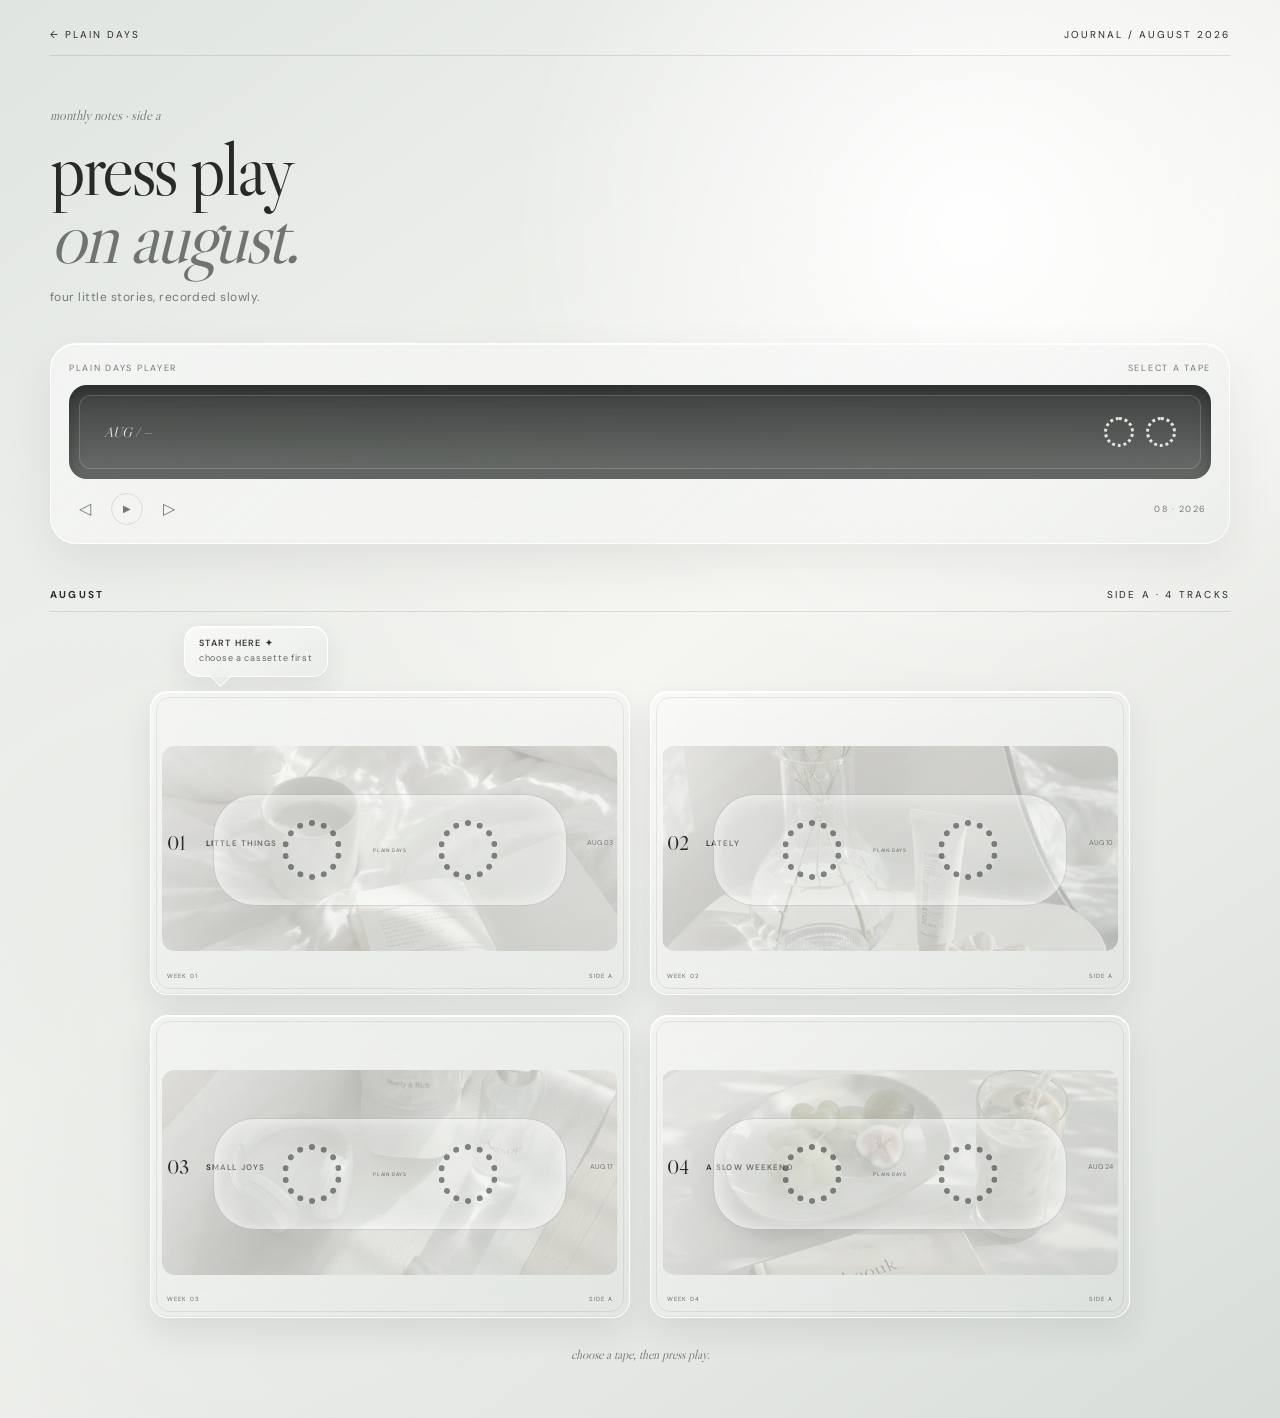
==== blog/index.html @ 46736aeb "Create blog index entry point" ====
<!DOCTYPE html>
<html lang="en">
<head>
<meta charset="UTF-8">
<meta name="viewport" content="width=device-width, initial-scale=1.0">
<title>Blog — Plain Days</title>
<link rel="stylesheet" href="blog.css">
<link rel="stylesheet" href="blog-tape-fix.css">
</head>
<body>
<script>location.href='blog.html';</script>
</body>
</html>
---- blog/blog.css ----
@import url('https://fonts.googleapis.com/css2?family=DM+Sans:wght@300;400;500;600&family=Libre+Caslon+Display&display=swap');

:root{--ink:#282a28;--muted:#737975;--line:rgba(70,78,74,.15)}
*{box-sizing:border-box}
html{min-height:100%;background:#e4e7e4}
body{margin:0;min-width:320px;color:var(--ink);font-family:'DM Sans',Arial,sans-serif;background:radial-gradient(circle at 76% 16%,rgba(255,255,255,.96),transparent 30%),radial-gradient(circle at 18% 72%,rgba(205,215,209,.34),transparent 34%),linear-gradient(145deg,#e0e5e2,#f5f5f1 48%,#d8ddda);overflow-x:hidden}
button,a{font:inherit;color:inherit}
button{cursor:pointer}
a{text-decoration:none}
.pd-blog-shell{width:min(1180px,calc(100vw - 56px));margin:0 auto;padding:28px 0 56px}
.pd-screen{display:none}.pd-screen.is-active{display:block}
.pd-topline,.pd-storybar{display:flex;justify-content:space-between;align-items:center;padding-bottom:14px;border-bottom:1px solid var(--line);font-size:10px;letter-spacing:.2em}
.pd-topline a,.pd-storybar button{border:0;background:none;padding:0}
.pd-archive-hero{padding:50px 0 38px}.pd-archive-hero p{margin:0 0 10px;font:italic 14px 'Libre Caslon Display',Georgia,serif;color:var(--muted)}.pd-archive-hero h1{margin:0;font:400 clamp(48px,6vw,76px)/.9 'Libre Caslon Display',Georgia,serif;letter-spacing:-.045em}.pd-archive-hero h1 i{font-weight:400;color:#70746f}.pd-archive-hero>span{display:block;margin-top:18px;color:var(--muted);font-size:12px;letter-spacing:.04em}
.pd-player{padding:18px;border:1px solid rgba(255,255,255,.92);border-radius:26px;background:linear-gradient(135deg,rgba(255,255,255,.48),rgba(224,230,227,.25));box-shadow:inset 0 1px rgba(255,255,255,.95),0 18px 46px rgba(48,55,51,.08);backdrop-filter:blur(20px);-webkit-backdrop-filter:blur(20px)}
.pd-player-meta{display:flex;justify-content:space-between;margin-bottom:11px;color:var(--muted);font-size:9px;letter-spacing:.19em}.pd-slot{height:94px;padding:10px;border-radius:18px;background:linear-gradient(180deg,rgba(31,34,33,.88),rgba(63,67,64,.78));box-shadow:inset 0 6px 16px rgba(0,0,0,.28)}.pd-loaded{height:100%;display:flex;align-items:center;justify-content:space-between;padding:0 24px;border:1px solid rgba(255,255,255,.17);border-radius:12px;background:rgba(255,255,255,.025);color:#e4e6e4;font:italic 14px 'Libre Caslon Display',Georgia,serif}.pd-mini-reels{display:flex;gap:12px}.pd-mini-reels i{width:30px;height:30px;border:3px dotted currentColor;border-radius:50%}.pd-player.is-playing .pd-mini-reels i{animation:spin .8s linear infinite}.pd-controls{display:flex;align-items:center;gap:14px;padding:14px 4px 0}.pd-ctrl,.pd-play{border:0;background:none;color:#737874}.pd-play{width:32px;height:32px;border:1px solid var(--line);border-radius:50%;display:grid;place-items:center;font-size:10px}.pd-controls>span{margin-left:auto;font-size:9px;letter-spacing:.17em;color:var(--muted)}
.pd-monthline{display:flex;justify-content:space-between;margin:44px 0 14px;padding-bottom:10px;border-bottom:1px solid var(--line);font-size:10px;letter-spacing:.22em}
.pd-tape-grid{display:grid;grid-template-columns:repeat(2,minmax(0,1fr));gap:18px}.pd-tape{position:relative;isolation:isolate;overflow:hidden;min-height:226px;padding:16px;border:1px solid rgba(255,255,255,.94);border-radius:18px;text-align:left;background:linear-gradient(145deg,rgba(255,255,255,.44),rgba(211,220,216,.18));box-shadow:inset 0 1px #fff,inset 0 -1px rgba(80,90,85,.08),0 14px 32px rgba(48,56,52,.09);backdrop-filter:blur(14px);-webkit-backdrop-filter:blur(14px);transition:transform .32s ease,box-shadow .32s ease,border-color .32s ease}.pd-tape:after{content:"";position:absolute;inset:5px;border:1px solid rgba(100,110,105,.13);border-radius:14px;pointer-events:none}.pd-tape:hover,.pd-tape.is-active{transform:translateY(-5px);border-color:rgba(88,99,94,.36);box-shadow:inset 0 1px #fff,0 20px 40px rgba(48,56,52,.13)}.pd-shine{position:absolute;z-index:6;top:-70%;left:-65%;width:58%;height:230%;transform:rotate(22deg);background:linear-gradient(90deg,transparent,rgba(255,255,255,.76),transparent);opacity:0;transition:left .62s ease,opacity .3s ease}.pd-tape:hover .pd-shine{left:120%;opacity:.72}.pd-tape-label{position:relative;z-index:4;display:grid;grid-template-columns:30px 1fr auto;align-items:center;gap:9px}.pd-tape-label b{font:400 20px 'Libre Caslon Display',Georgia,serif}.pd-tape-label span{font-size:8px;font-weight:600;letter-spacing:.14em}.pd-tape-label small{font-size:7px;color:var(--muted)}.pd-tape-art{position:absolute;z-index:1;inset:48px 9px 34px;overflow:hidden;border-radius:13px;opacity:.33;filter:saturate(.52) contrast(.9) brightness(1.08)}.pd-tape-art:after{content:"";position:absolute;inset:0;background:linear-gradient(120deg,rgba(255,255,255,.42),transparent 35%,rgba(214,221,216,.15))}.pd-tape-art img{width:100%;height:100%;object-fit:cover;display:block}.pd-window{position:absolute;z-index:4;left:13%;right:13%;top:78px;height:82px;display:flex;align-items:center;justify-content:center;gap:13px;border:1px solid rgba(75,85,80,.17);border-radius:42px;background:rgba(244,246,244,.34);box-shadow:inset 0 0 20px rgba(255,255,255,.72)}.pd-reel{width:60px;height:60px;border:6px dotted rgba(49,55,52,.58);border-radius:50%;background:rgba(255,255,255,.14)}.pd-tape.is-active .pd-reel{animation:spin .8s linear infinite}.pd-bridge{width:70px;text-align:center;font-size:5px;letter-spacing:.16em;color:#616661}.pd-tape footer{position:absolute;z-index:4;left:16px;right:16px;bottom:14px;display:flex;justify-content:space-between;font-size:6px;letter-spacing:.18em;color:#656b67}.pd-instruction{text-align:center;margin:28px 0 0;font:italic 13px 'Libre Caslon Display',Georgia,serif;color:var(--muted)}
.pd-storybar button{font-size:9px;letter-spacing:.16em}.pd-storybar span{font-size:9px;color:var(--muted)}.pd-story-hero{padding:64px 3% 46px;max-width:720px}.pd-story-meta{display:flex;gap:26px;margin-bottom:20px;font-size:9px;letter-spacing:.17em;color:var(--muted)}.pd-story-hero h1{margin:0;font:400 clamp(52px,6vw,78px)/.94 'Libre Caslon Display',Georgia,serif;letter-spacing:-.045em}.pd-story-hero p{margin:20px 0 0;max-width:540px;font:italic 18px/1.5 'Libre Caslon Display',Georgia,serif;color:#6e726e}.pd-story-image{height:min(52vw,560px);margin:0;position:relative;overflow:hidden;border-radius:24px}.pd-story-image img{width:100%;height:100%;object-fit:cover;display:block;filter:saturate(.72) contrast(.95) brightness(1.02)}.pd-story-image:after{content:"";position:absolute;inset:0;background:linear-gradient(115deg,transparent 22%,rgba(255,255,255,.18) 48%,transparent 70%)}.pd-story-image figcaption{position:absolute;z-index:2;left:18px;bottom:16px;padding:8px 12px;border:1px solid rgba(255,255,255,.72);border-radius:999px;background:rgba(255,255,255,.34);font-size:8px;letter-spacing:.17em;backdrop-filter:blur(12px)}.pd-article-body{max-width:720px;margin:0 auto;padding:58px 0}.pd-article-body p{font:16px/1.82 Georgia,serif;color:#4e514e}.pd-dropcap:first-letter{float:left;font-size:64px;line-height:.78;padding-right:9px}.pd-article-body blockquote{margin:46px 0;padding:30px 0;border-top:1px solid var(--line);border-bottom:1px solid var(--line);font:italic 29px/1.35 'Libre Caslon Display',Georgia,serif;color:#5f655f}.pd-columns{display:grid;grid-template-columns:1fr 1fr;gap:30px}.pd-columns p{font-size:14px}.pd-track-footer{display:flex;justify-content:space-between;align-items:flex-end;padding-top:20px;border-top:1px solid var(--line)}.pd-track-footer>div{display:grid;gap:6px}.pd-track-footer small{font-size:8px;letter-spacing:.16em;color:var(--muted)}.pd-track-footer b{font:400 22px 'Libre Caslon Display',Georgia,serif}.pd-track-footer button{border:0;background:none;font-size:9px;letter-spacing:.17em}
@keyframes spin{to{transform:rotate(360deg)}}
@media(max-width:720px){.pd-blog-shell{width:min(100% - 28px,620px);padding:18px 0 36px}.pd-topline,.pd-storybar{font-size:8px;align-items:flex-start;gap:16px}.pd-topline span,.pd-storybar span{text-align:right}.pd-archive-hero{padding:42px 0 32px}.pd-archive-hero h1{font-size:48px}.pd-slot{height:80px}.pd-loaded{padding:0 15px;font-size:12px}.pd-tape-grid{grid-template-columns:1fr}.pd-tape{min-height:220px}.pd-window{top:75px}.pd-story-hero{padding:44px 0 34px}.pd-story-hero h1{font-size:46px}.pd-story-meta{flex-direction:column;gap:6px}.pd-story-image{height:66vw;min-height:250px}.pd-article-body{padding:42px 0}.pd-columns{grid-template-columns:1fr}.pd-article-body blockquote{font-size:24px}.pd-track-footer{align-items:center}}
@media(max-width:430px){.pd-blog-shell{width:calc(100% - 20px)}.pd-archive-hero h1{font-size:42px}.pd-player{padding:13px;border-radius:20px}.pd-player-meta{font-size:7px}.pd-slot{height:72px}.pd-mini-reels i{width:24px;height:24px}.pd-monthline{margin-top:34px}.pd-tape{min-height:204px;padding:13px}.pd-window{top:68px;height:72px}.pd-reel{width:50px;height:50px}.pd-bridge{width:54px}.pd-story-hero h1{font-size:40px}.pd-story-hero p{font-size:16px}.pd-story-image{border-radius:18px}.pd-article-body p{font-size:15px}.pd-track-footer button{font-size:8px}}
---- blog/blog-tape-fix.css ----
/* Plain Days — cassette proportion + onboarding guide */

/* Keep the cassette itself from stretching on wide screens. */
.pd-tape-grid{
  grid-template-columns:repeat(2,minmax(0,480px));
  justify-content:center;
  align-items:start;
  gap:20px;
}

.pd-tape{
  width:100%;
  max-width:480px;
  aspect-ratio:1.58 / 1;
  min-height:0;
  justify-self:center;
}

.pd-tape-art{
  inset:18% 2.2% 14%;
}

.pd-window{
  left:13%;
  right:13%;
  top:34%;
  height:37%;
  max-height:none;
}

.pd-reel{
  width:clamp(46px,6vw,60px);
  height:clamp(46px,6vw,60px);
}

/* First guide: choose a cassette */
.pd-tape-guide-wrap{
  width:min(980px,100%);
  margin:0 auto 14px;
  display:flex;
  justify-content:flex-start;
  pointer-events:none;
  transition:opacity .28s ease,transform .28s ease,max-height .28s ease,margin .28s ease;
  max-height:72px;
}

.pd-tape-guide-wrap.is-hidden{
  opacity:0;
  transform:translateY(-5px);
  max-height:0;
  margin-bottom:0;
}

.pd-tape-guide{
  position:relative;
  margin-left:34px;
  padding:10px 14px 11px;
  border:1px solid rgba(255,255,255,.9);
  border-radius:15px;
  background:linear-gradient(145deg,rgba(255,255,255,.65),rgba(225,231,227,.28));
  box-shadow:inset 0 1px rgba(255,255,255,.95),0 10px 26px rgba(48,56,52,.09);
  backdrop-filter:blur(16px);
  -webkit-backdrop-filter:blur(16px);
  color:#626762;
  font-size:9px;
  line-height:1.45;
  letter-spacing:.08em;
  animation:pdGuideFloat 2.2s ease-in-out infinite;
}

.pd-tape-guide strong{
  display:block;
  margin-bottom:2px;
  color:#353835;
  font-size:9px;
  font-weight:600;
  letter-spacing:.14em;
}

.pd-tape-guide::after{
  content:"";
  position:absolute;
  left:28px;
  bottom:-8px;
  width:14px;
  height:14px;
  transform:rotate(45deg);
  border-right:1px solid rgba(255,255,255,.9);
  border-bottom:1px solid rgba(255,255,255,.9);
  background:rgba(236,240,237,.78);
}

/* Second guide: point to PLAY after a cassette is selected */
.pd-controls{
  position:relative;
}

.pd-play-guide{
  position:absolute;
  left:48px;
  bottom:48px;
  z-index:20;
  min-width:138px;
  padding:10px 13px;
  border:1px solid rgba(255,255,255,.92);
  border-radius:14px;
  background:linear-gradient(145deg,rgba(255,255,255,.76),rgba(225,231,227,.34));
  box-shadow:inset 0 1px rgba(255,255,255,.96),0 11px 28px rgba(48,56,52,.11);
  backdrop-filter:blur(16px);
  -webkit-backdrop-filter:blur(16px);
  color:#424642;
  font-size:9px;
  line-height:1.4;
  letter-spacing:.08em;
  pointer-events:none;
  opacity:0;
  transform:translateY(7px) scale(.97);
  transition:opacity .26s ease,transform .26s ease;
}

.pd-play-guide.is-visible{
  opacity:1;
  transform:translateY(0) scale(1);
  animation:pdGuideFloat 2.2s ease-in-out infinite;
}

.pd-play-guide strong{
  font-weight:600;
  letter-spacing:.12em;
}

.pd-play-guide::after{
  content:"";
  position:absolute;
  left:28px;
  bottom:-7px;
  width:13px;
  height:13px;
  transform:rotate(45deg);
  border-right:1px solid rgba(255,255,255,.92);
  border-bottom:1px solid rgba(255,255,255,.92);
  background:rgba(235,240,237,.88);
}

.pd-play.is-guide-target{
  box-shadow:0 0 0 5px rgba(255,255,255,.42),0 0 18px rgba(210,220,216,.75);
}

@keyframes pdGuideFloat{
  0%,100%{transform:translateY(0)}
  50%{transform:translateY(-3px)}
}

@media(max-width:720px){
  .pd-tape-grid{
    grid-template-columns:minmax(0,480px);
    gap:16px;
  }

  .pd-tape{
    max-width:480px;
    aspect-ratio:1.58 / 1;
    min-height:0;
  }

  .pd-tape-guide-wrap{
    width:100%;
    margin-bottom:12px;
  }

  .pd-tape-guide{
    margin-left:12px;
    font-size:8px;
  }

  .pd-play-guide{
    left:38px;
    bottom:46px;
    min-width:128px;
    font-size:8px;
  }
}

@media(max-width:430px){
  .pd-tape{
    aspect-ratio:1.56 / 1;
  }

  .pd-window{
    top:33%;
    height:38%;
  }

  .pd-reel{
    width:46px;
    height:46px;
  }

  .pd-play-guide{
    left:32px;
    bottom:44px;
  }
}
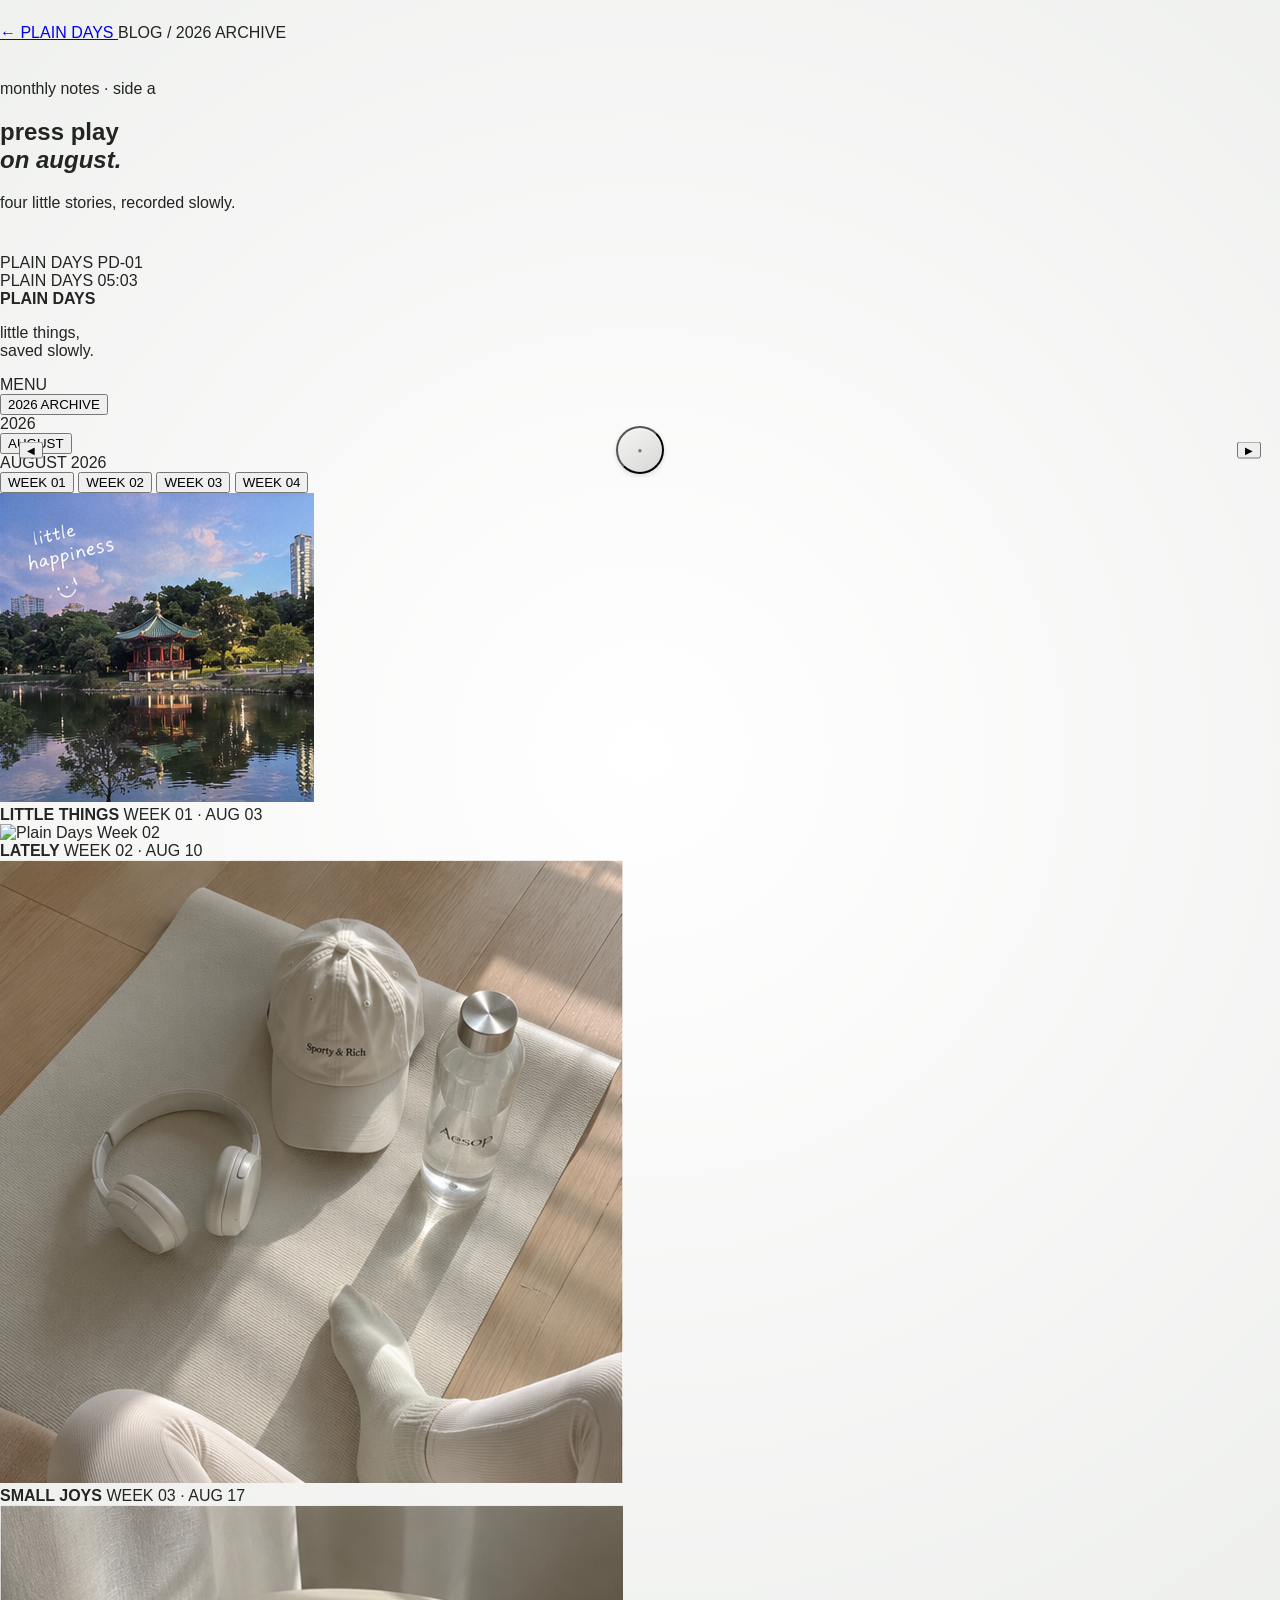
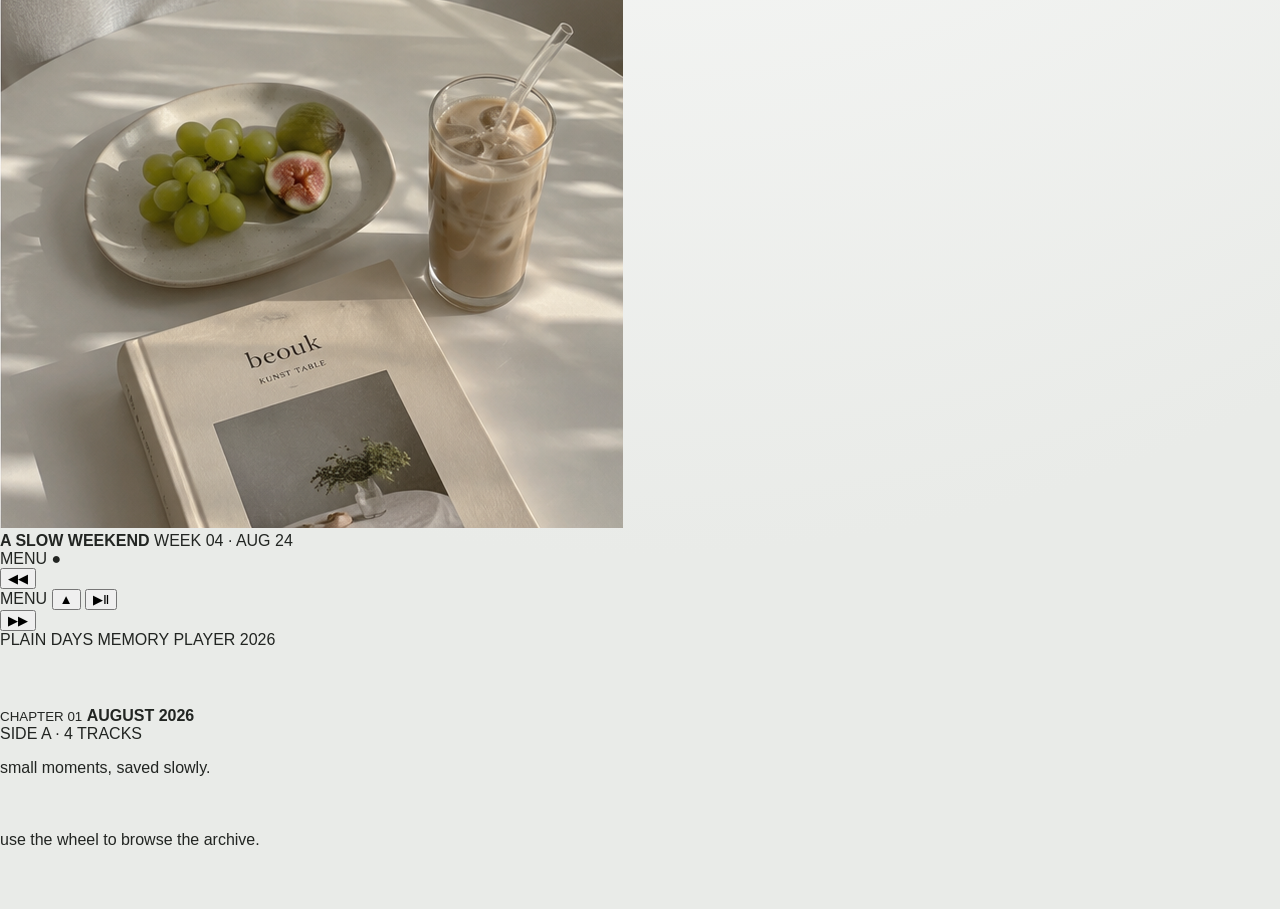
==== commit 22be0450: "Update index.html" ====
--- a/blog/index.html
+++ b/blog/index.html
@@ -1,13 +1,444 @@
 <!DOCTYPE html>
 <html lang="en">
 <head>
-<meta charset="UTF-8">
-<meta name="viewport" content="width=device-width, initial-scale=1.0">
-<title>Blog — Plain Days</title>
-<link rel="stylesheet" href="blog.css">
-<link rel="stylesheet" href="blog-tape-fix.css">
+  <meta charset="UTF-8">
+  <meta name="viewport" content="width=device-width, initial-scale=1.0">
+
+  <title>Blog — Plain Days</title>
+
+  <link rel="stylesheet" href="blog.css">
+  <link rel="stylesheet" href="blog-tape-fix.css">
 </head>
-<body>
-<script>location.href='blog.html';</script>
+
+<body class="pd-blog-page">
+
+  <main class="pd-blog-shell">
+
+    <!-- =========================
+         HEADER
+    ========================== -->
+    <header class="pd-topline">
+      <a href="https://plain-days.com/" target="_top">
+        ← PLAIN DAYS
+      </a>
+
+      <span>
+        BLOG / 2026 ARCHIVE
+      </span>
+    </header>
+
+
+    <!-- =========================
+         HERO
+    ========================== -->
+    <section class="pd-archive-hero">
+
+      <p>monthly notes · side a</p>
+
+      <h1>
+        press play<br>
+        <i>on august.</i>
+      </h1>
+
+      <span>
+        four little stories, recorded slowly.
+      </span>
+
+    </section>
+
+
+    <!-- =========================
+         MP3 PLAYER
+    ========================== -->
+    <section class="pd-player" id="player">
+
+      <!-- Player top -->
+      <div class="pd-player-meta">
+        <span>PLAIN DAYS</span>
+        <span>PD-01</span>
+      </div>
+
+
+      <!-- Device -->
+      <div class="pd-mp3-device">
+
+
+        <!-- =====================
+             SCREEN
+        ====================== -->
+        <div class="pd-mp3-screen">
+
+          <div class="pd-screen-top">
+            <span>PLAIN DAYS</span>
+            <span id="mp3-clock">08:26</span>
+          </div>
+
+
+          <!-- HOME SCREEN -->
+          <div
+            class="pd-mp3-view is-active"
+            id="mp3-home"
+          >
+
+            <div class="pd-home-title">
+              <strong>PLAIN DAYS</strong>
+
+              <p>
+                little things,<br>
+                saved slowly.
+              </p>
+            </div>
+
+          </div>
+
+
+          <!-- MENU SCREEN -->
+          <div
+            class="pd-mp3-view"
+            id="mp3-menu"
+          >
+
+            <div class="pd-menu-title">
+              MENU
+            </div>
+
+            <button
+              type="button"
+              class="pd-menu-item is-selected"
+              data-menu="archive"
+            >
+              2026 ARCHIVE
+            </button>
+
+          </div>
+
+
+          <!-- YEAR SCREEN -->
+          <div
+            class="pd-mp3-view"
+            id="mp3-year"
+          >
+
+            <div class="pd-menu-title">
+              2026
+            </div>
+
+            <button
+              type="button"
+              class="pd-menu-item is-selected"
+              data-menu="august"
+            >
+              AUGUST
+            </button>
+
+          </div>
+
+
+          <!-- MONTH SCREEN -->
+          <div
+            class="pd-mp3-view"
+            id="mp3-month"
+          >
+
+            <div class="pd-menu-title">
+              AUGUST 2026
+            </div>
+
+            <button
+              type="button"
+              class="pd-menu-item is-selected"
+              data-menu="week01"
+            >
+              WEEK 01
+            </button>
+
+            <button
+              type="button"
+              class="pd-menu-item"
+              data-menu="week02"
+            >
+              WEEK 02
+            </button>
+
+            <button
+              type="button"
+              class="pd-menu-item"
+              data-menu="week03"
+            >
+              WEEK 03
+            </button>
+
+            <button
+              type="button"
+              class="pd-menu-item"
+              data-menu="week04"
+            >
+              WEEK 04
+            </button>
+
+          </div>
+
+
+          <!-- WEEK 01 -->
+          <div
+            class="pd-mp3-view"
+            id="mp3-week01"
+          >
+
+            <div class="pd-album-cover">
+
+              <img
+                src="images/tapes/2026-08-week01.png"
+                alt="Plain Days Week 01"
+              >
+
+            </div>
+
+            <div class="pd-track-info">
+              <strong>
+                LITTLE THINGS
+              </strong>
+
+              <span>
+                WEEK 01 · AUG 03
+              </span>
+            </div>
+
+          </div>
+
+
+          <!-- WEEK 02 -->
+          <div
+            class="pd-mp3-view"
+            id="mp3-week02"
+          >
+
+            <div class="pd-album-cover">
+
+              <img
+                src="images/tapes/2026-08-week02.png"
+                alt="Plain Days Week 02"
+              >
+
+            </div>
+
+            <div class="pd-track-info">
+              <strong>
+                LATELY
+              </strong>
+
+              <span>
+                WEEK 02 · AUG 10
+              </span>
+            </div>
+
+          </div>
+
+
+          <!-- WEEK 03 -->
+          <div
+            class="pd-mp3-view"
+            id="mp3-week03"
+          >
+
+            <div class="pd-album-cover">
+
+              <img
+                src="images/03_wellness_morning.png"
+                alt="Plain Days Week 03"
+              >
+
+            </div>
+
+            <div class="pd-track-info">
+              <strong>
+                SMALL JOYS
+              </strong>
+
+              <span>
+                WEEK 03 · AUG 17
+              </span>
+            </div>
+
+          </div>
+
+
+          <!-- WEEK 04 -->
+          <div
+            class="pd-mp3-view"
+            id="mp3-week04"
+          >
+
+            <div class="pd-album-cover">
+
+              <img
+                src="images/04_slow_breakfast.png"
+                alt="Plain Days Week 04"
+              >
+
+            </div>
+
+            <div class="pd-track-info">
+              <strong>
+                A SLOW WEEKEND
+              </strong>
+
+              <span>
+                WEEK 04 · AUG 24
+              </span>
+            </div>
+
+          </div>
+
+
+          <div class="pd-screen-footer">
+            <span>MENU</span>
+            <span>●</span>
+          </div>
+
+        </div>
+
+
+        <!-- =====================
+             CONTROLS
+        ====================== -->
+        <div class="pd-mp3-controls">
+
+
+          <!-- Previous -->
+          <button
+            type="button"
+            class="pd-mp3-side-button"
+            id="prev-button"
+            aria-label="Previous"
+          >
+            ◀◀
+          </button>
+
+
+          <!-- Main wheel -->
+          <div class="pd-mp3-wheel">
+
+            <span class="wheel-label">
+              MENU
+            </span>
+
+            <button
+              type="button"
+              class="wheel-button wheel-up"
+              id="up-button"
+              aria-label="Up"
+            >
+              ▲
+            </button>
+
+            <button
+              type="button"
+              class="wheel-button wheel-left"
+              id="left-button"
+              aria-label="Previous menu"
+            >
+              ◀
+            </button>
+
+            <button
+              type="button"
+              class="wheel-button wheel-center"
+              id="select-button"
+              aria-label="Select"
+            >
+              ●
+            </button>
+
+            <button
+              type="button"
+              class="wheel-button wheel-right"
+              id="right-button"
+              aria-label="Next menu"
+            >
+              ▶
+            </button>
+
+            <button
+              type="button"
+              class="wheel-button wheel-down"
+              id="play-button"
+              aria-label="Play"
+            >
+              ▶Ⅱ
+            </button>
+
+          </div>
+
+
+          <!-- Next -->
+          <button
+            type="button"
+            class="pd-mp3-side-button"
+            id="next-button"
+            aria-label="Next"
+          >
+            ▶▶
+          </button>
+
+        </div>
+
+
+        <!-- Bottom device label -->
+        <div class="pd-mp3-bottom">
+
+          <span>PLAIN DAYS</span>
+
+          <span>
+            MEMORY PLAYER
+          </span>
+
+          <span>2026</span>
+
+        </div>
+
+      </div>
+
+    </section>
+
+
+    <!-- =========================
+         SMALL DESCRIPTION
+    ========================== -->
+    <section class="pd-month-section">
+
+      <div class="pd-monthline">
+
+        <div>
+          <small>CHAPTER 01</small>
+          <b>AUGUST 2026</b>
+        </div>
+
+        <span>
+          SIDE A · 4 TRACKS
+        </span>
+
+      </div>
+
+      <p class="pd-month-description">
+        small moments, saved slowly.
+      </p>
+
+    </section>
+
+
+    <!-- =========================
+         SIMPLE ARCHIVE NOTE
+    ========================== -->
+    <p class="pd-instruction">
+      use the wheel to browse the archive.
+    </p>
+
+
+  </main>
+
+
+  <script src="blog.js"></script>
+
 </body>
-</html>+</html>
--- a/blog/blog.css
+++ b/blog/blog.css
@@ -1,22 +1,1115 @@
-@import url('https://fonts.googleapis.com/css2?family=DM+Sans:wght@300;400;500;600&family=Libre+Caslon+Display&display=swap');
-
-:root{--ink:#282a28;--muted:#737975;--line:rgba(70,78,74,.15)}
-*{box-sizing:border-box}
-html{min-height:100%;background:#e4e7e4}
-body{margin:0;min-width:320px;color:var(--ink);font-family:'DM Sans',Arial,sans-serif;background:radial-gradient(circle at 76% 16%,rgba(255,255,255,.96),transparent 30%),radial-gradient(circle at 18% 72%,rgba(205,215,209,.34),transparent 34%),linear-gradient(145deg,#e0e5e2,#f5f5f1 48%,#d8ddda);overflow-x:hidden}
-button,a{font:inherit;color:inherit}
-button{cursor:pointer}
-a{text-decoration:none}
-.pd-blog-shell{width:min(1180px,calc(100vw - 56px));margin:0 auto;padding:28px 0 56px}
-.pd-screen{display:none}.pd-screen.is-active{display:block}
-.pd-topline,.pd-storybar{display:flex;justify-content:space-between;align-items:center;padding-bottom:14px;border-bottom:1px solid var(--line);font-size:10px;letter-spacing:.2em}
-.pd-topline a,.pd-storybar button{border:0;background:none;padding:0}
-.pd-archive-hero{padding:50px 0 38px}.pd-archive-hero p{margin:0 0 10px;font:italic 14px 'Libre Caslon Display',Georgia,serif;color:var(--muted)}.pd-archive-hero h1{margin:0;font:400 clamp(48px,6vw,76px)/.9 'Libre Caslon Display',Georgia,serif;letter-spacing:-.045em}.pd-archive-hero h1 i{font-weight:400;color:#70746f}.pd-archive-hero>span{display:block;margin-top:18px;color:var(--muted);font-size:12px;letter-spacing:.04em}
-.pd-player{padding:18px;border:1px solid rgba(255,255,255,.92);border-radius:26px;background:linear-gradient(135deg,rgba(255,255,255,.48),rgba(224,230,227,.25));box-shadow:inset 0 1px rgba(255,255,255,.95),0 18px 46px rgba(48,55,51,.08);backdrop-filter:blur(20px);-webkit-backdrop-filter:blur(20px)}
-.pd-player-meta{display:flex;justify-content:space-between;margin-bottom:11px;color:var(--muted);font-size:9px;letter-spacing:.19em}.pd-slot{height:94px;padding:10px;border-radius:18px;background:linear-gradient(180deg,rgba(31,34,33,.88),rgba(63,67,64,.78));box-shadow:inset 0 6px 16px rgba(0,0,0,.28)}.pd-loaded{height:100%;display:flex;align-items:center;justify-content:space-between;padding:0 24px;border:1px solid rgba(255,255,255,.17);border-radius:12px;background:rgba(255,255,255,.025);color:#e4e6e4;font:italic 14px 'Libre Caslon Display',Georgia,serif}.pd-mini-reels{display:flex;gap:12px}.pd-mini-reels i{width:30px;height:30px;border:3px dotted currentColor;border-radius:50%}.pd-player.is-playing .pd-mini-reels i{animation:spin .8s linear infinite}.pd-controls{display:flex;align-items:center;gap:14px;padding:14px 4px 0}.pd-ctrl,.pd-play{border:0;background:none;color:#737874}.pd-play{width:32px;height:32px;border:1px solid var(--line);border-radius:50%;display:grid;place-items:center;font-size:10px}.pd-controls>span{margin-left:auto;font-size:9px;letter-spacing:.17em;color:var(--muted)}
-.pd-monthline{display:flex;justify-content:space-between;margin:44px 0 14px;padding-bottom:10px;border-bottom:1px solid var(--line);font-size:10px;letter-spacing:.22em}
-.pd-tape-grid{display:grid;grid-template-columns:repeat(2,minmax(0,1fr));gap:18px}.pd-tape{position:relative;isolation:isolate;overflow:hidden;min-height:226px;padding:16px;border:1px solid rgba(255,255,255,.94);border-radius:18px;text-align:left;background:linear-gradient(145deg,rgba(255,255,255,.44),rgba(211,220,216,.18));box-shadow:inset 0 1px #fff,inset 0 -1px rgba(80,90,85,.08),0 14px 32px rgba(48,56,52,.09);backdrop-filter:blur(14px);-webkit-backdrop-filter:blur(14px);transition:transform .32s ease,box-shadow .32s ease,border-color .32s ease}.pd-tape:after{content:"";position:absolute;inset:5px;border:1px solid rgba(100,110,105,.13);border-radius:14px;pointer-events:none}.pd-tape:hover,.pd-tape.is-active{transform:translateY(-5px);border-color:rgba(88,99,94,.36);box-shadow:inset 0 1px #fff,0 20px 40px rgba(48,56,52,.13)}.pd-shine{position:absolute;z-index:6;top:-70%;left:-65%;width:58%;height:230%;transform:rotate(22deg);background:linear-gradient(90deg,transparent,rgba(255,255,255,.76),transparent);opacity:0;transition:left .62s ease,opacity .3s ease}.pd-tape:hover .pd-shine{left:120%;opacity:.72}.pd-tape-label{position:relative;z-index:4;display:grid;grid-template-columns:30px 1fr auto;align-items:center;gap:9px}.pd-tape-label b{font:400 20px 'Libre Caslon Display',Georgia,serif}.pd-tape-label span{font-size:8px;font-weight:600;letter-spacing:.14em}.pd-tape-label small{font-size:7px;color:var(--muted)}.pd-tape-art{position:absolute;z-index:1;inset:48px 9px 34px;overflow:hidden;border-radius:13px;opacity:.33;filter:saturate(.52) contrast(.9) brightness(1.08)}.pd-tape-art:after{content:"";position:absolute;inset:0;background:linear-gradient(120deg,rgba(255,255,255,.42),transparent 35%,rgba(214,221,216,.15))}.pd-tape-art img{width:100%;height:100%;object-fit:cover;display:block}.pd-window{position:absolute;z-index:4;left:13%;right:13%;top:78px;height:82px;display:flex;align-items:center;justify-content:center;gap:13px;border:1px solid rgba(75,85,80,.17);border-radius:42px;background:rgba(244,246,244,.34);box-shadow:inset 0 0 20px rgba(255,255,255,.72)}.pd-reel{width:60px;height:60px;border:6px dotted rgba(49,55,52,.58);border-radius:50%;background:rgba(255,255,255,.14)}.pd-tape.is-active .pd-reel{animation:spin .8s linear infinite}.pd-bridge{width:70px;text-align:center;font-size:5px;letter-spacing:.16em;color:#616661}.pd-tape footer{position:absolute;z-index:4;left:16px;right:16px;bottom:14px;display:flex;justify-content:space-between;font-size:6px;letter-spacing:.18em;color:#656b67}.pd-instruction{text-align:center;margin:28px 0 0;font:italic 13px 'Libre Caslon Display',Georgia,serif;color:var(--muted)}
-.pd-storybar button{font-size:9px;letter-spacing:.16em}.pd-storybar span{font-size:9px;color:var(--muted)}.pd-story-hero{padding:64px 3% 46px;max-width:720px}.pd-story-meta{display:flex;gap:26px;margin-bottom:20px;font-size:9px;letter-spacing:.17em;color:var(--muted)}.pd-story-hero h1{margin:0;font:400 clamp(52px,6vw,78px)/.94 'Libre Caslon Display',Georgia,serif;letter-spacing:-.045em}.pd-story-hero p{margin:20px 0 0;max-width:540px;font:italic 18px/1.5 'Libre Caslon Display',Georgia,serif;color:#6e726e}.pd-story-image{height:min(52vw,560px);margin:0;position:relative;overflow:hidden;border-radius:24px}.pd-story-image img{width:100%;height:100%;object-fit:cover;display:block;filter:saturate(.72) contrast(.95) brightness(1.02)}.pd-story-image:after{content:"";position:absolute;inset:0;background:linear-gradient(115deg,transparent 22%,rgba(255,255,255,.18) 48%,transparent 70%)}.pd-story-image figcaption{position:absolute;z-index:2;left:18px;bottom:16px;padding:8px 12px;border:1px solid rgba(255,255,255,.72);border-radius:999px;background:rgba(255,255,255,.34);font-size:8px;letter-spacing:.17em;backdrop-filter:blur(12px)}.pd-article-body{max-width:720px;margin:0 auto;padding:58px 0}.pd-article-body p{font:16px/1.82 Georgia,serif;color:#4e514e}.pd-dropcap:first-letter{float:left;font-size:64px;line-height:.78;padding-right:9px}.pd-article-body blockquote{margin:46px 0;padding:30px 0;border-top:1px solid var(--line);border-bottom:1px solid var(--line);font:italic 29px/1.35 'Libre Caslon Display',Georgia,serif;color:#5f655f}.pd-columns{display:grid;grid-template-columns:1fr 1fr;gap:30px}.pd-columns p{font-size:14px}.pd-track-footer{display:flex;justify-content:space-between;align-items:flex-end;padding-top:20px;border-top:1px solid var(--line)}.pd-track-footer>div{display:grid;gap:6px}.pd-track-footer small{font-size:8px;letter-spacing:.16em;color:var(--muted)}.pd-track-footer b{font:400 22px 'Libre Caslon Display',Georgia,serif}.pd-track-footer button{border:0;background:none;font-size:9px;letter-spacing:.17em}
-@keyframes spin{to{transform:rotate(360deg)}}
-@media(max-width:720px){.pd-blog-shell{width:min(100% - 28px,620px);padding:18px 0 36px}.pd-topline,.pd-storybar{font-size:8px;align-items:flex-start;gap:16px}.pd-topline span,.pd-storybar span{text-align:right}.pd-archive-hero{padding:42px 0 32px}.pd-archive-hero h1{font-size:48px}.pd-slot{height:80px}.pd-loaded{padding:0 15px;font-size:12px}.pd-tape-grid{grid-template-columns:1fr}.pd-tape{min-height:220px}.pd-window{top:75px}.pd-story-hero{padding:44px 0 34px}.pd-story-hero h1{font-size:46px}.pd-story-meta{flex-direction:column;gap:6px}.pd-story-image{height:66vw;min-height:250px}.pd-article-body{padding:42px 0}.pd-columns{grid-template-columns:1fr}.pd-article-body blockquote{font-size:24px}.pd-track-footer{align-items:center}}
-@media(max-width:430px){.pd-blog-shell{width:calc(100% - 20px)}.pd-archive-hero h1{font-size:42px}.pd-player{padding:13px;border-radius:20px}.pd-player-meta{font-size:7px}.pd-slot{height:72px}.pd-mini-reels i{width:24px;height:24px}.pd-monthline{margin-top:34px}.pd-tape{min-height:204px;padding:13px}.pd-window{top:68px;height:72px}.pd-reel{width:50px;height:50px}.pd-bridge{width:54px}.pd-story-hero h1{font-size:40px}.pd-story-hero p{font-size:16px}.pd-story-image{border-radius:18px}.pd-article-body p{font-size:15px}.pd-track-footer button{font-size:8px}}
+/* =========================================================
+   PLAIN DAYS — MEMORY PLAYER
+   Vintage MP3 / minimal editorial
+========================================================= */
+
+:root{
+  --bg:#e9ebe8;
+  --device:#f4f4f1;
+  --screen:#dfe2df;
+  --screen-dark:#cdd1ce;
+  --ink:#222522;
+  --muted:#777c77;
+  --line:rgba(30,35,31,.16);
+  --soft-shadow:rgba(35,40,36,.16);
+}
+
+*{
+  box-sizing:border-box;
+}
+
+html{
+  min-height:100%;
+}
+
+body{
+  margin:0;
+  min-height:100vh;
+
+  background:
+    radial-gradient(
+      circle at 50% 30%,
+      #ffffff 0%,
+      var(--bg) 75%
+    );
+
+  color:var(--ink);
+
+  font-family:
+    -apple-system,
+    BlinkMacSystemFont,
+    "Helvetica Neue",
+    Arial,
+    sans-serif;
+
+  -webkit-font-smoothing:antialiased;
+}
+
+
+/* =========================================================
+   PAGE
+========================================================= */
+
+.pd-player-page{
+  min-height:100vh;
+
+  display:flex;
+  align-items:center;
+  justify-content:center;
+
+  padding:60px 24px;
+}
+
+
+/* =========================================================
+   DEVICE
+========================================================= */
+
+.pd-mp3{
+  width:min(440px, 100%);
+}
+
+
+.mp3-device{
+
+  position:relative;
+
+  width:100%;
+
+  padding:22px 22px 20px;
+
+  border-radius:34px;
+
+  background:
+    linear-gradient(
+      145deg,
+      #ffffff 0%,
+      #f1f1ee 45%,
+      #dfe1de 100%
+    );
+
+  border:1px solid rgba(255,255,255,.95);
+
+  box-shadow:
+    0 40px 90px rgba(30,35,31,.18),
+    0 8px 25px rgba(30,35,31,.10),
+    inset 0 1px 0 rgba(255,255,255,.95);
+
+  overflow:hidden;
+}
+
+
+/* subtle plastic reflection */
+
+.mp3-device::before{
+
+  content:"";
+
+  position:absolute;
+
+  inset:0;
+
+  pointer-events:none;
+
+  border-radius:34px;
+
+  background:
+    linear-gradient(
+      120deg,
+      rgba(255,255,255,.55),
+      transparent 35%
+    );
+
+  opacity:.8;
+}
+
+
+/* =========================================================
+   TOP
+========================================================= */
+
+.mp3-top{
+
+  position:relative;
+  z-index:2;
+
+  display:flex;
+  align-items:center;
+  justify-content:space-between;
+
+  padding:2px 8px 17px;
+
+  font-size:9px;
+
+  letter-spacing:.22em;
+
+  color:#555a55;
+}
+
+
+.mp3-brand{
+  font-weight:600;
+}
+
+
+.mp3-model{
+  opacity:.55;
+  font-size:8px;
+}
+
+
+/* =========================================================
+   SCREEN
+========================================================= */
+
+.mp3-screen{
+
+  position:relative;
+
+  width:100%;
+
+  aspect-ratio:1 / 1.03;
+
+  overflow:hidden;
+
+  border-radius:15px;
+
+  background:
+    linear-gradient(
+      145deg,
+      #dfe3df,
+      #cdd1ce
+    );
+
+  border:7px solid #3e423f;
+
+  box-shadow:
+
+    inset 0 0 0 1px rgba(255,255,255,.35),
+
+    inset 0 12px 30px rgba(0,0,0,.08),
+
+    0 4px 8px rgba(0,0,0,.18);
+
+}
+
+
+/* screen glass */
+
+.mp3-screen::after{
+
+  content:"";
+
+  position:absolute;
+
+  inset:0;
+
+  pointer-events:none;
+
+  background:
+    linear-gradient(
+      125deg,
+      rgba(255,255,255,.24),
+      transparent 32%,
+      transparent 70%,
+      rgba(255,255,255,.08)
+    );
+
+  mix-blend-mode:screen;
+}
+
+
+/* =========================================================
+   SCREEN VIEWS
+========================================================= */
+
+.screen-view{
+
+  position:absolute;
+
+  inset:0;
+
+  padding:16px;
+
+  display:none;
+
+  flex-direction:column;
+
+  color:#242824;
+
+  background:
+    linear-gradient(
+      180deg,
+      rgba(244,246,243,.86),
+      rgba(207,212,208,.72)
+    );
+
+}
+
+
+.screen-view.is-active{
+  display:flex;
+}
+
+
+/* =========================================================
+   STATUS BAR
+========================================================= */
+
+.status-bar{
+
+  display:flex;
+
+  justify-content:space-between;
+
+  align-items:center;
+
+  padding-bottom:10px;
+
+  border-bottom:1px solid var(--line);
+
+  font-size:8px;
+
+  letter-spacing:.16em;
+
+  color:#555a55;
+}
+
+
+/* =========================================================
+   HOME
+========================================================= */
+
+.home-content{
+
+  flex:1;
+
+  display:flex;
+
+  flex-direction:column;
+
+  align-items:center;
+
+  justify-content:center;
+
+  text-align:center;
+
+}
+
+
+.home-logo{
+
+  font-family:
+    Georgia,
+    "Times New Roman",
+    serif;
+
+  font-size:45px;
+
+  line-height:.78;
+
+  letter-spacing:-.08em;
+
+  font-weight:400;
+
+}
+
+
+.home-subtitle{
+
+  margin:22px 0 0;
+
+  font-family:
+    Georgia,
+    "Times New Roman",
+    serif;
+
+  font-size:12px;
+
+  line-height:1.5;
+
+  font-style:italic;
+
+  color:#666b66;
+}
+
+
+.screen-footer{
+
+  display:flex;
+
+  justify-content:space-between;
+
+  align-items:center;
+
+  font-size:8px;
+
+  letter-spacing:.14em;
+
+  color:#666b66;
+}
+
+
+/* =========================================================
+   MENU LIST
+========================================================= */
+
+.menu-list{
+
+  flex:1;
+
+  padding-top:15px;
+
+  overflow:hidden;
+}
+
+
+.menu-item{
+
+  appearance:none;
+
+  width:100%;
+
+  border:0;
+
+  border-bottom:1px solid rgba(30,35,31,.13);
+
+  background:transparent;
+
+  color:var(--ink);
+
+  padding:13px 8px;
+
+  display:grid;
+
+  grid-template-columns:28px 1fr auto;
+
+  align-items:center;
+
+  gap:7px;
+
+  text-align:left;
+
+  font-family:inherit;
+
+  cursor:pointer;
+
+  transition:
+    background .16s ease,
+    transform .16s ease;
+}
+
+
+.menu-item > span:first-child{
+
+  font-size:8px;
+
+  color:#858985;
+}
+
+
+.menu-item b{
+
+  font-size:12px;
+
+  font-weight:500;
+
+  letter-spacing:.08em;
+}
+
+
+.menu-item small{
+
+  grid-column:2;
+
+  margin-top:-4px;
+
+  font-size:7px;
+
+  color:#777c77;
+
+  letter-spacing:.05em;
+}
+
+
+.menu-item > span:last-child{
+
+  font-size:15px;
+
+  color:#666b66;
+}
+
+
+.menu-item.is-selected{
+
+  background:rgba(255,255,255,.58);
+
+  box-shadow:
+    inset 3px 0 0 #565b56;
+}
+
+
+.menu-item:hover{
+
+  background:rgba(255,255,255,.48);
+}
+
+
+.menu-item:active{
+
+  transform:translateY(1px);
+}
+
+
+.menu-item:disabled{
+
+  opacity:.35;
+
+  cursor:default;
+}
+
+
+.screen-hint{
+
+  padding-top:10px;
+
+  border-top:1px solid var(--line);
+
+  font-size:7px;
+
+  letter-spacing:.14em;
+
+  color:#777c77;
+}
+
+
+/* =========================================================
+   ALBUM VIEW
+========================================================= */
+
+.album-view{
+
+  flex:1;
+
+  display:flex;
+
+  flex-direction:column;
+
+  align-items:center;
+
+  justify-content:center;
+
+  text-align:center;
+
+  padding:12px 0;
+}
+
+
+.album-cover{
+
+  width:min(210px, 70%);
+
+  aspect-ratio:1;
+
+  overflow:hidden;
+
+  border-radius:5px;
+
+  background:#ddd;
+
+  box-shadow:
+    0 8px 18px rgba(0,0,0,.18),
+    0 0 0 1px rgba(255,255,255,.7);
+}
+
+
+.album-cover img{
+
+  width:100%;
+  height:100%;
+
+  object-fit:cover;
+
+  display:block;
+}
+
+
+.album-info{
+
+  display:flex;
+
+  flex-direction:column;
+
+  align-items:center;
+
+  margin-top:15px;
+
+  max-width:90%;
+}
+
+
+.album-info strong{
+
+  font-family:
+    Georgia,
+    "Times New Roman",
+    serif;
+
+  font-size:17px;
+
+  font-weight:400;
+
+  letter-spacing:-.02em;
+}
+
+
+.album-info span{
+
+  margin-top:4px;
+
+  font-size:9px;
+
+  color:#666b66;
+
+  letter-spacing:.04em;
+}
+
+
+.album-info small{
+
+  margin-top:8px;
+
+  font-size:7px;
+
+  letter-spacing:.13em;
+
+  color:#777c77;
+}
+
+
+.play-status{
+
+  display:flex;
+
+  justify-content:space-between;
+
+  padding-top:8px;
+
+  border-top:1px solid var(--line);
+
+  font-size:7px;
+
+  letter-spacing:.13em;
+
+  color:#666b66;
+}
+
+
+/* =========================================================
+   ABOUT
+========================================================= */
+
+.about-content{
+
+  flex:1;
+
+  display:flex;
+
+  flex-direction:column;
+
+  justify-content:center;
+
+  align-items:center;
+
+  text-align:center;
+}
+
+
+.about-title{
+
+  font-family:
+    Georgia,
+    "Times New Roman",
+    serif;
+
+  font-size:40px;
+
+  line-height:.8;
+
+  letter-spacing:-.08em;
+}
+
+
+.about-content p{
+
+  margin:24px 0;
+
+  font-family:
+    Georgia,
+    "Times New Roman",
+    serif;
+
+  font-size:11px;
+
+  line-height:1.5;
+
+  font-style:italic;
+
+  color:#656a65;
+}
+
+
+.about-content small{
+
+  font-size:7px;
+
+  line-height:1.6;
+
+  letter-spacing:.13em;
+
+  color:#777c77;
+}
+
+
+/* =========================================================
+   PHYSICAL CONTROLS
+========================================================= */
+
+.mp3-controls{
+
+  position:relative;
+  z-index:3;
+
+  display:flex;
+
+  align-items:center;
+  justify-content:center;
+
+  gap:22px;
+
+  padding:24px 0 20px;
+}
+
+
+.mp3-button{
+
+  width:45px;
+  height:45px;
+
+  border-radius:50%;
+
+  border:1px solid rgba(40,45,41,.13);
+
+  background:
+    linear-gradient(
+      145deg,
+      #fafaf8,
+      #dfe1de
+    );
+
+  color:#626762;
+
+  box-shadow:
+    0 4px 8px rgba(0,0,0,.12),
+    inset 0 1px 0 rgba(255,255,255,.9);
+
+  cursor:pointer;
+
+  font-size:9px;
+
+  transition:
+    transform .1s ease,
+    box-shadow .1s ease;
+}
+
+
+.mp3-button:active{
+
+  transform:translateY(2px);
+
+  box-shadow:
+    0 1px 3px rgba(0,0,0,.14),
+    inset 0 1px 0 rgba(255,255,255,.8);
+}
+
+
+/* =========================================================
+   CENTER WHEEL
+========================================================= */
+
+.mp3-wheel{
+
+  position:relative;
+
+  width:145px;
+  height:145px;
+
+  border:0;
+
+  border-radius:50%;
+
+  background:
+    radial-gradient(
+      circle at 40% 35%,
+      #f8f8f6 0%,
+      #d9dbd8 48%,
+      #c5c8c5 100%
+    );
+
+  box-shadow:
+    0 8px 16px rgba(0,0,0,.16),
+    inset 0 2px 4px rgba(255,255,255,.75),
+    inset 0 -3px 5px rgba(0,0,0,.08);
+
+  cursor:pointer;
+
+  color:#717671;
+
+  transition:
+    transform .12s ease;
+}
+
+
+.mp3-wheel:active{
+
+  transform:scale(.975);
+}
+
+
+/* center button */
+
+.wheel-center{
+
+  position:absolute;
+
+  top:50%;
+  left:50%;
+
+  width:48px;
+  height:48px;
+
+  transform:translate(-50%,-50%);
+
+  border-radius:50%;
+
+  display:flex;
+
+  align-items:center;
+  justify-content:center;
+
+  background:
+    linear-gradient(
+      145deg,
+      #f5f5f3,
+      #d7d9d6
+    );
+
+  box-shadow:
+    0 2px 5px rgba(0,0,0,.12),
+    inset 0 1px 1px rgba(255,255,255,.9);
+
+  font-size:8px;
+
+  color:#777c77;
+}
+
+
+/* MENU */
+
+.wheel-menu{
+
+  position:absolute;
+
+  top:18px;
+  left:50%;
+
+  transform:translateX(-50%);
+
+  font-size:8px;
+
+  letter-spacing:.08em;
+}
+
+
+/* previous */
+
+.wheel-left{
+
+  position:absolute;
+
+  left:19px;
+  top:50%;
+
+  transform:translateY(-50%);
+
+  font-size:10px;
+}
+
+
+/* next */
+
+.wheel-right{
+
+  position:absolute;
+
+  right:19px;
+  top:50%;
+
+  transform:translateY(-50%);
+
+  font-size:10px;
+}
+
+
+/* play */
+
+.wheel-bottom{
+
+  position:absolute;
+
+  bottom:17px;
+  left:50%;
+
+  transform:translateX(-50%);
+
+  font-size:8px;
+}
+
+
+/* =========================================================
+   DEVICE FOOTER
+========================================================= */
+
+.mp3-bottom{
+
+  display:flex;
+
+  align-items:center;
+  justify-content:space-between;
+
+  padding:0 8px;
+
+  color:#777c77;
+
+  font-size:7px;
+
+  letter-spacing:.13em;
+}
+
+
+/* =========================================================
+   HIDDEN LINKS
+========================================================= */
+
+.pd-hidden-links{
+
+  position:absolute;
+
+  width:1px;
+  height:1px;
+
+  overflow:hidden;
+
+  opacity:0;
+
+  pointer-events:none;
+}
+
+
+/* =========================================================
+   PLAYING STATE
+========================================================= */
+
+.mp3-device.is-playing .wheel-bottom{
+
+  animation:
+    playPulse 1s ease-in-out infinite;
+}
+
+
+@keyframes playPulse{
+
+  0%,
+  100%{
+    opacity:.45;
+  }
+
+  50%{
+    opacity:1;
+  }
+
+}
+
+
+/* =========================================================
+   SCREEN TRANSITION
+========================================================= */
+
+.screen-view.is-entering{
+
+  animation:
+    screenIn .18s ease-out;
+}
+
+
+@keyframes screenIn{
+
+  from{
+    opacity:0;
+    transform:translateX(8px);
+  }
+
+  to{
+    opacity:1;
+    transform:translateX(0);
+  }
+
+}
+
+
+/* =========================================================
+   RESPONSIVE
+========================================================= */
+
+@media(max-width:600px){
+
+  .pd-player-page{
+
+    padding:25px 15px;
+
+    align-items:center;
+  }
+
+
+  .mp3-device{
+
+    border-radius:28px;
+
+    padding:17px 17px 16px;
+  }
+
+
+  .mp3-screen{
+
+    border-width:6px;
+
+    border-radius:13px;
+  }
+
+
+  .mp3-wheel{
+
+    width:125px;
+    height:125px;
+  }
+
+
+  .wheel-center{
+
+    width:42px;
+    height:42px;
+  }
+
+
+  .album-cover{
+
+    width:62%;
+  }
+
+
+  .home-logo{
+
+    font-size:38px;
+  }
+
+
+  .mp3-controls{
+
+    gap:15px;
+
+    padding-top:20px;
+  }
+
+
+  .mp3-button{
+
+    width:40px;
+    height:40px;
+  }
+
+}
+
+
+@media(max-width:380px){
+
+  .mp3-device{
+
+    padding:14px;
+  }
+
+
+  .mp3-wheel{
+
+    width:108px;
+    height:108px;
+  }
+
+
+  .wheel-center{
+
+    width:38px;
+    height:38px;
+  }
+
+
+  .wheel-menu{
+    top:14px;
+  }
+
+
+  .wheel-bottom{
+    bottom:13px;
+  }
+
+
+  .wheel-left{
+    left:14px;
+  }
+
+
+  .wheel-right{
+    right:14px;
+  }
+
+}
+
+/* =========================
+   PLAIN DAYS MP3 LAYOUT
+   Compact vertical spacing
+========================= */
+
+.pd-blog-shell {
+  padding-top: 24px;
+  padding-bottom: 40px;
+}
+
+.pd-archive-hero {
+  margin-top: 38px;
+  margin-bottom: 42px;
+}
+
+.pd-player {
+  margin-top: 0;
+  margin-bottom: 58px;
+}
+
+.pd-month-section {
+  margin-top: 0;
+  padding-top: 0;
+  padding-bottom: 20px;
+}
+
+.pd-instruction {
+  margin-top: 18px;
+  margin-bottom: 20px;
+}
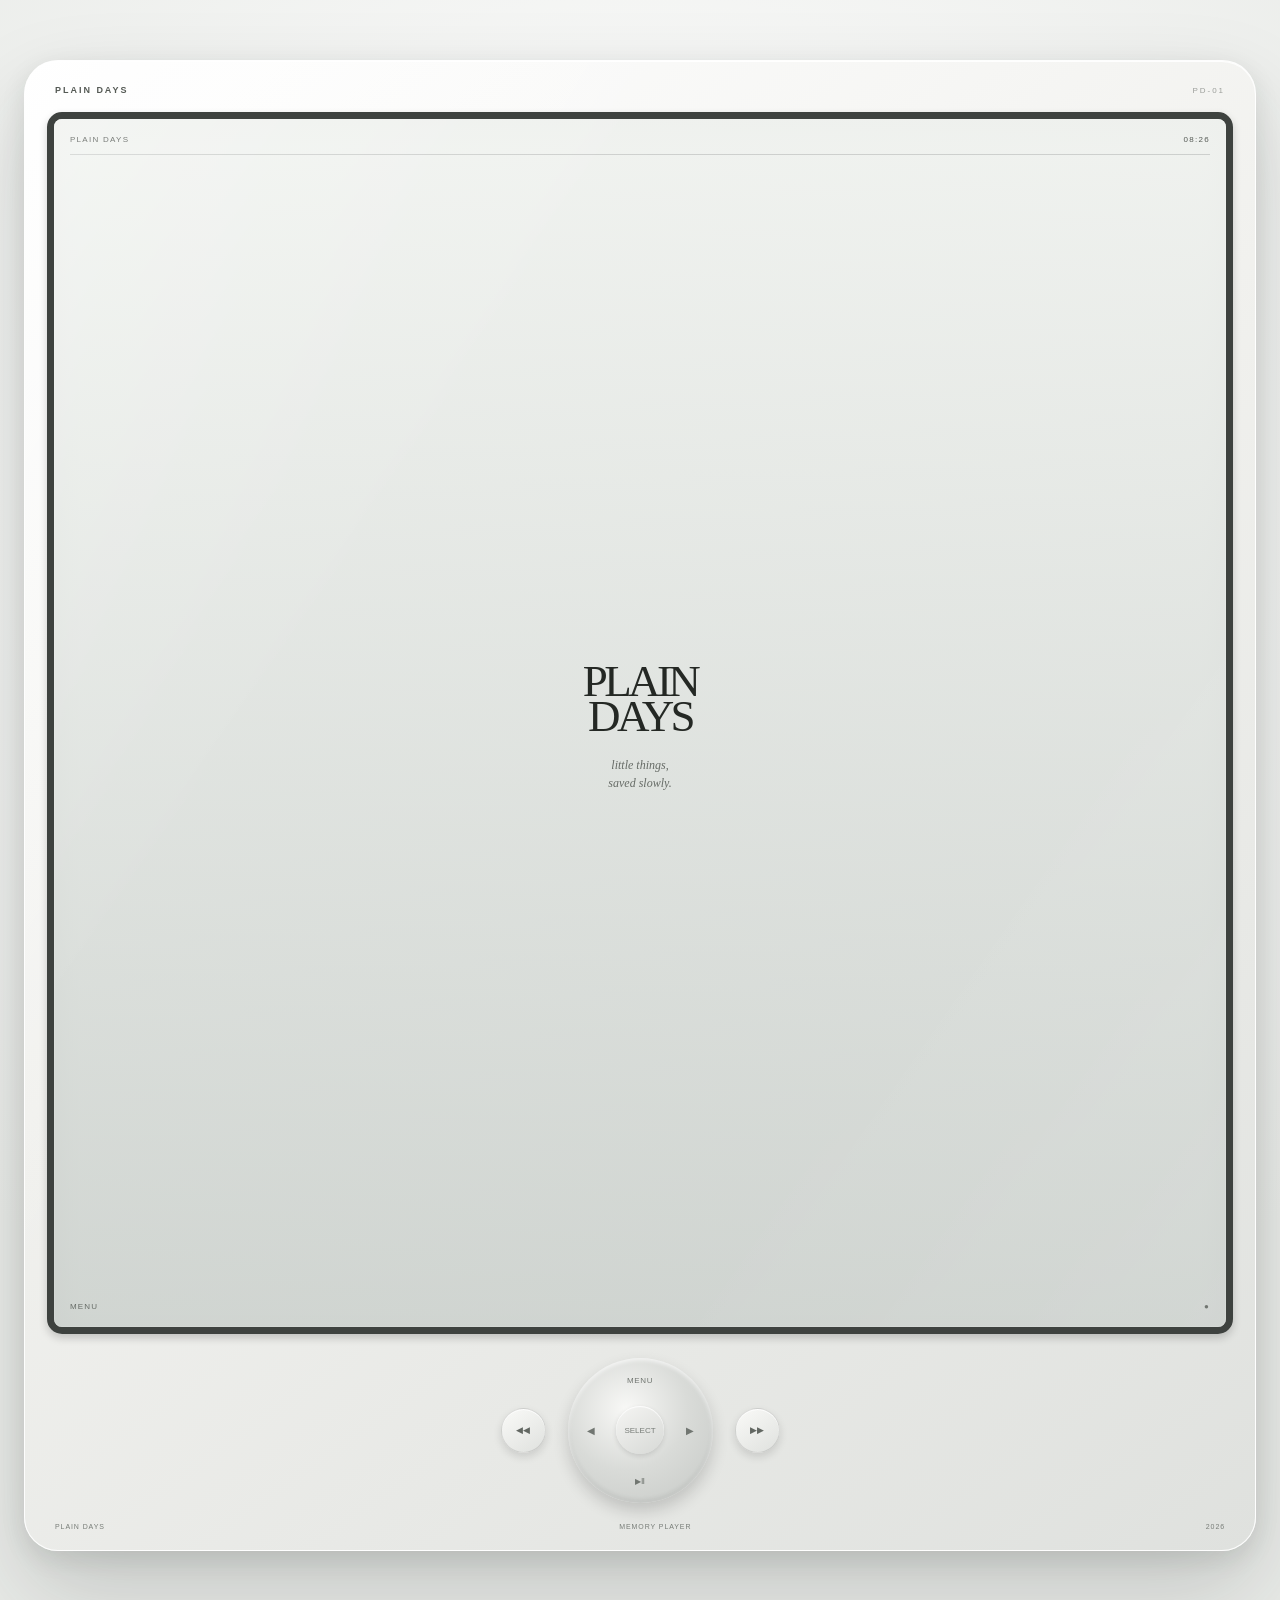
==== commit 49eb9cd2: "Update index.html" ====
--- a/blog/index.html
+++ b/blog/index.html
@@ -4,294 +4,55 @@
   <meta charset="UTF-8">
   <meta name="viewport" content="width=device-width, initial-scale=1.0">
 
-  <title>Blog — Plain Days</title>
+  <title>Plain Days — Blog Archive</title>
 
   <link rel="stylesheet" href="blog.css">
-  <link rel="stylesheet" href="blog-tape-fix.css">
 </head>
 
-<body class="pd-blog-page">
-
-  <main class="pd-blog-shell">
-
-    <!-- =========================
-         HEADER
-    ========================== -->
-    <header class="pd-topline">
-      <a href="https://plain-days.com/" target="_top">
-        ← PLAIN DAYS
-      </a>
-
-      <span>
-        BLOG / 2026 ARCHIVE
-      </span>
-    </header>
-
-
-    <!-- =========================
-         HERO
-    ========================== -->
-    <section class="pd-archive-hero">
-
-      <p>monthly notes · side a</p>
-
-      <h1>
-        press play<br>
-        <i>on august.</i>
-      </h1>
-
-      <span>
-        four little stories, recorded slowly.
-      </span>
-
-    </section>
-
-
-    <!-- =========================
-         MP3 PLAYER
-    ========================== -->
-    <section class="pd-player" id="player">
-
-      <!-- Player top -->
-      <div class="pd-player-meta">
-        <span>PLAIN DAYS</span>
-        <span>PD-01</span>
-      </div>
-
-
-      <!-- Device -->
-      <div class="pd-mp3-device">
-
-
-        <!-- =====================
-             SCREEN
-        ====================== -->
-        <div class="pd-mp3-screen">
-
-          <div class="pd-screen-top">
+<body>
+
+  <main class="pd-player-page">
+
+    <div class="mp3-device" id="mp3Device">
+
+      <!-- =========================================
+           TOP
+      ========================================== -->
+
+      <header class="mp3-top">
+        <span class="mp3-brand">PLAIN DAYS</span>
+        <span class="mp3-model">PD-01</span>
+      </header>
+
+
+      <!-- =========================================
+           SCREEN
+      ========================================== -->
+
+      <section class="mp3-screen">
+
+        <!-- HOME -->
+        <div class="screen-view is-active" id="homeScreen">
+
+          <div class="status-bar">
             <span>PLAIN DAYS</span>
-            <span id="mp3-clock">08:26</span>
-          </div>
-
-
-          <!-- HOME SCREEN -->
-          <div
-            class="pd-mp3-view is-active"
-            id="mp3-home"
-          >
-
-            <div class="pd-home-title">
-              <strong>PLAIN DAYS</strong>
-
-              <p>
-                little things,<br>
-                saved slowly.
-              </p>
+            <span>08:26</span>
+          </div>
+
+          <div class="home-content">
+
+            <div class="home-logo">
+              PLAIN<br>DAYS
             </div>
 
-          </div>
-
-
-          <!-- MENU SCREEN -->
-          <div
-            class="pd-mp3-view"
-            id="mp3-menu"
-          >
-
-            <div class="pd-menu-title">
-              MENU
-            </div>
-
-            <button
-              type="button"
-              class="pd-menu-item is-selected"
-              data-menu="archive"
-            >
-              2026 ARCHIVE
-            </button>
-
-          </div>
-
-
-          <!-- YEAR SCREEN -->
-          <div
-            class="pd-mp3-view"
-            id="mp3-year"
-          >
-
-            <div class="pd-menu-title">
-              2026
-            </div>
-
-            <button
-              type="button"
-              class="pd-menu-item is-selected"
-              data-menu="august"
-            >
-              AUGUST
-            </button>
-
-          </div>
-
-
-          <!-- MONTH SCREEN -->
-          <div
-            class="pd-mp3-view"
-            id="mp3-month"
-          >
-
-            <div class="pd-menu-title">
-              AUGUST 2026
-            </div>
-
-            <button
-              type="button"
-              class="pd-menu-item is-selected"
-              data-menu="week01"
-            >
-              WEEK 01
-            </button>
-
-            <button
-              type="button"
-              class="pd-menu-item"
-              data-menu="week02"
-            >
-              WEEK 02
-            </button>
-
-            <button
-              type="button"
-              class="pd-menu-item"
-              data-menu="week03"
-            >
-              WEEK 03
-            </button>
-
-            <button
-              type="button"
-              class="pd-menu-item"
-              data-menu="week04"
-            >
-              WEEK 04
-            </button>
-
-          </div>
-
-
-          <!-- WEEK 01 -->
-          <div
-            class="pd-mp3-view"
-            id="mp3-week01"
-          >
-
-            <div class="pd-album-cover">
-
-              <img
-                src="images/tapes/2026-08-week01.png"
-                alt="Plain Days Week 01"
-              >
-
-            </div>
-
-            <div class="pd-track-info">
-              <strong>
-                LITTLE THINGS
-              </strong>
-
-              <span>
-                WEEK 01 · AUG 03
-              </span>
-            </div>
-
-          </div>
-
-
-          <!-- WEEK 02 -->
-          <div
-            class="pd-mp3-view"
-            id="mp3-week02"
-          >
-
-            <div class="pd-album-cover">
-
-              <img
-                src="images/tapes/2026-08-week02.png"
-                alt="Plain Days Week 02"
-              >
-
-            </div>
-
-            <div class="pd-track-info">
-              <strong>
-                LATELY
-              </strong>
-
-              <span>
-                WEEK 02 · AUG 10
-              </span>
-            </div>
-
-          </div>
-
-
-          <!-- WEEK 03 -->
-          <div
-            class="pd-mp3-view"
-            id="mp3-week03"
-          >
-
-            <div class="pd-album-cover">
-
-              <img
-                src="images/03_wellness_morning.png"
-                alt="Plain Days Week 03"
-              >
-
-            </div>
-
-            <div class="pd-track-info">
-              <strong>
-                SMALL JOYS
-              </strong>
-
-              <span>
-                WEEK 03 · AUG 17
-              </span>
-            </div>
-
-          </div>
-
-
-          <!-- WEEK 04 -->
-          <div
-            class="pd-mp3-view"
-            id="mp3-week04"
-          >
-
-            <div class="pd-album-cover">
-
-              <img
-                src="images/04_slow_breakfast.png"
-                alt="Plain Days Week 04"
-              >
-
-            </div>
-
-            <div class="pd-track-info">
-              <strong>
-                A SLOW WEEKEND
-              </strong>
-
-              <span>
-                WEEK 04 · AUG 24
-              </span>
-            </div>
-
-          </div>
-
-
-          <div class="pd-screen-footer">
+            <p class="home-subtitle">
+              little things,<br>
+              saved slowly.
+            </p>
+
+          </div>
+
+          <div class="screen-footer">
             <span>MENU</span>
             <span>●</span>
           </div>
@@ -299,141 +60,323 @@
         </div>
 
 
-        <!-- =====================
-             CONTROLS
-        ====================== -->
-        <div class="pd-mp3-controls">
-
-
-          <!-- Previous -->
-          <button
-            type="button"
-            class="pd-mp3-side-button"
-            id="prev-button"
-            aria-label="Previous"
-          >
-            ◀◀
-          </button>
-
-
-          <!-- Main wheel -->
-          <div class="pd-mp3-wheel">
-
-            <span class="wheel-label">
-              MENU
+        <!-- MAIN MENU -->
+        <div class="screen-view" id="menuScreen">
+
+          <div class="status-bar">
+            <span>MENU</span>
+            <span>PLAIN DAYS</span>
+          </div>
+
+          <div class="menu-list">
+
+            <button
+              class="menu-item"
+              data-action="archive"
+            >
+              <span>01</span>
+
+              <div>
+                <b>2026 ARCHIVE</b>
+                <small>weekly memories</small>
+              </div>
+
+              <span>›</span>
+            </button>
+
+
+            <button
+              class="menu-item"
+              data-action="about"
+            >
+              <span>02</span>
+
+              <div>
+                <b>ABOUT</b>
+                <small>plain days</small>
+              </div>
+
+              <span>›</span>
+            </button>
+
+          </div>
+
+          <div class="screen-hint">
+            SELECT · CENTER BUTTON
+          </div>
+
+        </div>
+
+
+        <!-- YEAR -->
+        <div class="screen-view" id="yearScreen">
+
+          <div class="status-bar">
+            <span>ARCHIVE</span>
+            <span>2026</span>
+          </div>
+
+          <div class="menu-list">
+
+            <button
+              class="menu-item"
+              data-action="august"
+            >
+              <span>01</span>
+
+              <div>
+                <b>AUGUST</b>
+                <small>4 weekly notes</small>
+              </div>
+
+              <span>›</span>
+            </button>
+
+          </div>
+
+          <div class="screen-hint">
+            AUGUST 2026
+          </div>
+
+        </div>
+
+
+        <!-- MONTH -->
+        <div class="screen-view" id="monthScreen">
+
+          <div class="status-bar">
+            <span>AUGUST</span>
+            <span>2026</span>
+          </div>
+
+          <div class="menu-list">
+
+            <button
+              class="menu-item"
+              data-week="01"
+            >
+              <span>01</span>
+
+              <div>
+                <b>WEEK 01</b>
+                <small>AUG 03 — LITTLE THINGS</small>
+              </div>
+
+              <span>›</span>
+            </button>
+
+
+            <button
+              class="menu-item"
+              data-week="02"
+            >
+              <span>02</span>
+
+              <div>
+                <b>WEEK 02</b>
+                <small>AUG 10 — LATELY</small>
+              </div>
+
+              <span>›</span>
+            </button>
+
+
+            <button
+              class="menu-item"
+              data-week="03"
+            >
+              <span>03</span>
+
+              <div>
+                <b>WEEK 03</b>
+                <small>AUG 17 — SMALL JOYS</small>
+              </div>
+
+              <span>›</span>
+            </button>
+
+
+            <button
+              class="menu-item"
+              data-week="04"
+            >
+              <span>04</span>
+
+              <div>
+                <b>WEEK 04</b>
+                <small>AUG 24 — A SLOW WEEKEND</small>
+              </div>
+
+              <span>›</span>
+            </button>
+
+          </div>
+
+          <div class="screen-hint">
+            SELECT A WEEK
+          </div>
+
+        </div>
+
+
+        <!-- ALBUM / WEEK -->
+        <div class="screen-view" id="albumScreen">
+
+          <div class="status-bar">
+            <span id="albumTopLabel">AUGUST 2026</span>
+            <span id="albumTrack">01 / 04</span>
+          </div>
+
+          <div class="album-view">
+
+            <div class="album-cover">
+              <img
+                id="albumImage"
+                src="images/tapes/2026-08-week01.png"
+                alt="Week 01"
+              >
+            </div>
+
+
+            <div class="album-info">
+
+              <strong id="albumTitle">
+                little things
+              </strong>
+
+              <span id="albumDate">
+                AUG 03 — WEEK 01
+              </span>
+
+              <small id="albumDescription">
+                a week of refresh, laughter,
+                museum days, food, and inspiration.
+              </small>
+
+            </div>
+
+          </div>
+
+
+          <div class="play-status">
+
+            <span id="playState">
+              READY
             </span>
 
-            <button
-              type="button"
-              class="wheel-button wheel-up"
-              id="up-button"
-              aria-label="Up"
-            >
-              ▲
-            </button>
-
-            <button
-              type="button"
-              class="wheel-button wheel-left"
-              id="left-button"
-              aria-label="Previous menu"
-            >
-              ◀
-            </button>
-
-            <button
-              type="button"
-              class="wheel-button wheel-center"
-              id="select-button"
-              aria-label="Select"
-            >
-              ●
-            </button>
-
-            <button
-              type="button"
-              class="wheel-button wheel-right"
-              id="right-button"
-              aria-label="Next menu"
-            >
-              ▶
-            </button>
-
-            <button
-              type="button"
-              class="wheel-button wheel-down"
-              id="play-button"
-              aria-label="Play"
-            >
-              ▶Ⅱ
-            </button>
-
-          </div>
-
-
-          <!-- Next -->
-          <button
-            type="button"
-            class="pd-mp3-side-button"
-            id="next-button"
-            aria-label="Next"
-          >
-            ▶▶
-          </button>
-
-        </div>
-
-
-        <!-- Bottom device label -->
-        <div class="pd-mp3-bottom">
-
-          <span>PLAIN DAYS</span>
-
-          <span>
-            MEMORY PLAYER
-          </span>
-
-          <span>2026</span>
-
-        </div>
+            <span>
+              ▶ PLAY
+            </span>
+
+          </div>
+
+        </div>
+
+
+        <!-- ABOUT -->
+        <div class="screen-view" id="aboutScreen">
+
+          <div class="status-bar">
+            <span>ABOUT</span>
+            <span>PLAIN DAYS</span>
+          </div>
+
+          <div class="about-content">
+
+            <div class="about-title">
+              plain<br>days.
+            </div>
+
+            <p>
+              small moments,<br>
+              saved slowly.
+            </p>
+
+            <small>
+              a little archive<br>
+              of ordinary days.
+            </small>
+
+          </div>
+
+        </div>
+
+      </section>
+
+
+      <!-- =========================================
+           PHYSICAL CONTROLS
+      ========================================== -->
+
+      <div class="mp3-controls">
+
+        <button
+          class="mp3-button"
+          id="prevButton"
+          type="button"
+          aria-label="Previous"
+        >
+          ◀◀
+        </button>
+
+
+        <button
+          class="mp3-wheel"
+          id="wheel"
+          type="button"
+          aria-label="MP3 navigation wheel"
+        >
+
+          <span class="wheel-menu">
+            MENU
+          </span>
+
+          <span class="wheel-left">
+            ◀
+          </span>
+
+          <span class="wheel-right">
+            ▶
+          </span>
+
+          <span class="wheel-bottom">
+            ▶Ⅱ
+          </span>
+
+          <span class="wheel-center">
+            SELECT
+          </span>
+
+        </button>
+
+
+        <button
+          class="mp3-button"
+          id="nextButton"
+          type="button"
+          aria-label="Next"
+        >
+          ▶▶
+        </button>
 
       </div>
 
-    </section>
-
-
-    <!-- =========================
-         SMALL DESCRIPTION
-    ========================== -->
-    <section class="pd-month-section">
-
-      <div class="pd-monthline">
-
-        <div>
-          <small>CHAPTER 01</small>
-          <b>AUGUST 2026</b>
-        </div>
-
-        <span>
-          SIDE A · 4 TRACKS
-        </span>
-
-      </div>
-
-      <p class="pd-month-description">
-        small moments, saved slowly.
-      </p>
-
-    </section>
-
-
-    <!-- =========================
-         SIMPLE ARCHIVE NOTE
-    ========================== -->
-    <p class="pd-instruction">
-      use the wheel to browse the archive.
-    </p>
-
+
+      <!-- =========================================
+           FOOTER
+      ========================================== -->
+
+      <footer class="mp3-bottom">
+
+        <span>PLAIN DAYS</span>
+
+        <span>MEMORY PLAYER</span>
+
+        <span>2026</span>
+
+      </footer>
+
+    </div>
 
   </main>
 
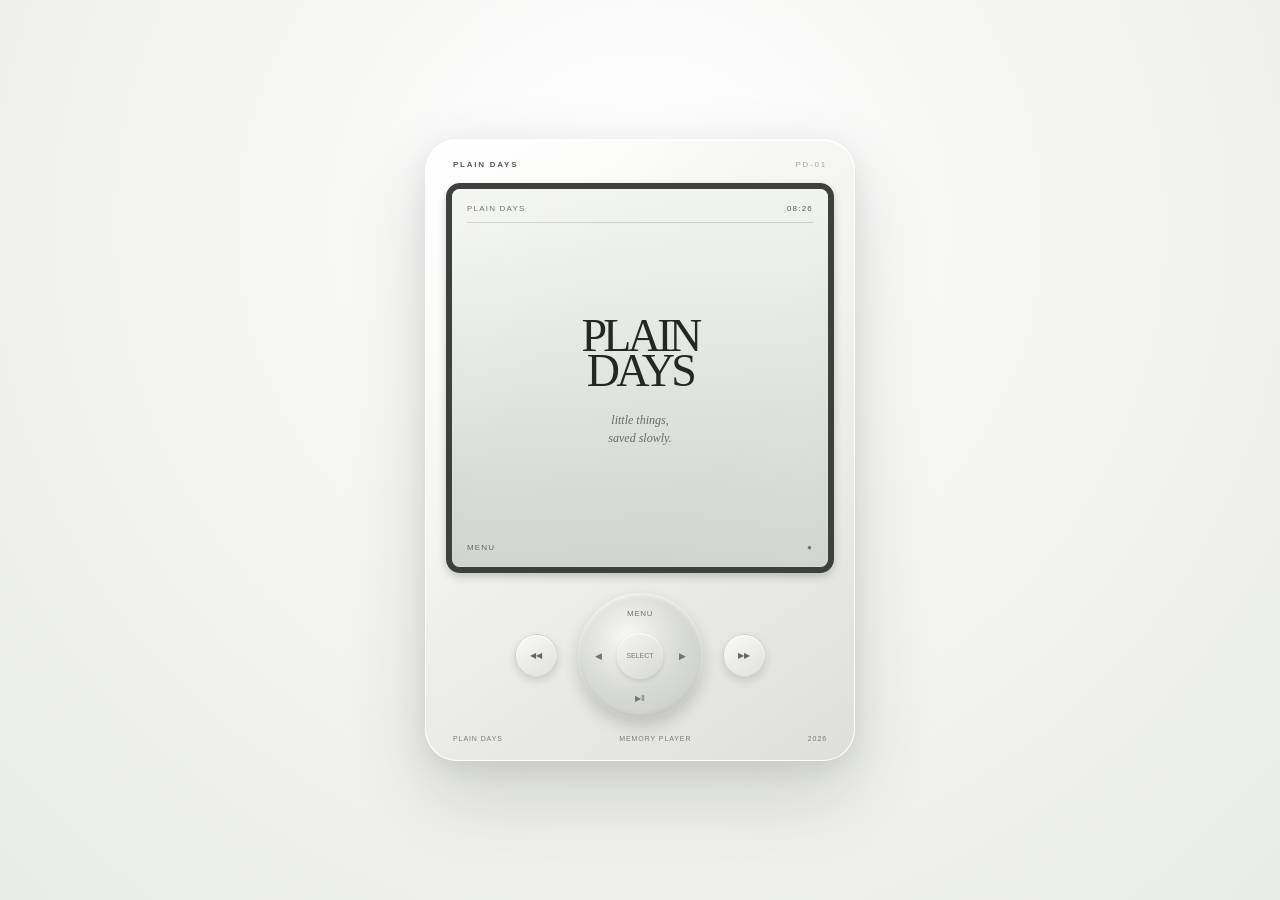
==== commit e274d8c6: "Update index.html" ====
--- a/blog/index.html
+++ b/blog/index.html
@@ -6,7 +6,7 @@
 
   <title>Plain Days — Blog Archive</title>
 
-  <link rel="stylesheet" href="blog.css">
+  <link rel="stylesheet" href="https://daon2e98-art.github.io/plain-days/blog/blog.css">
 </head>
 
 <body>
@@ -381,7 +381,7 @@
   </main>
 
 
-  <script src="blog.js"></script>
+ <script src="https://daon2e98-art.github.io/plain-days/blog/blog.js"></script>
 
 </body>
 </html>
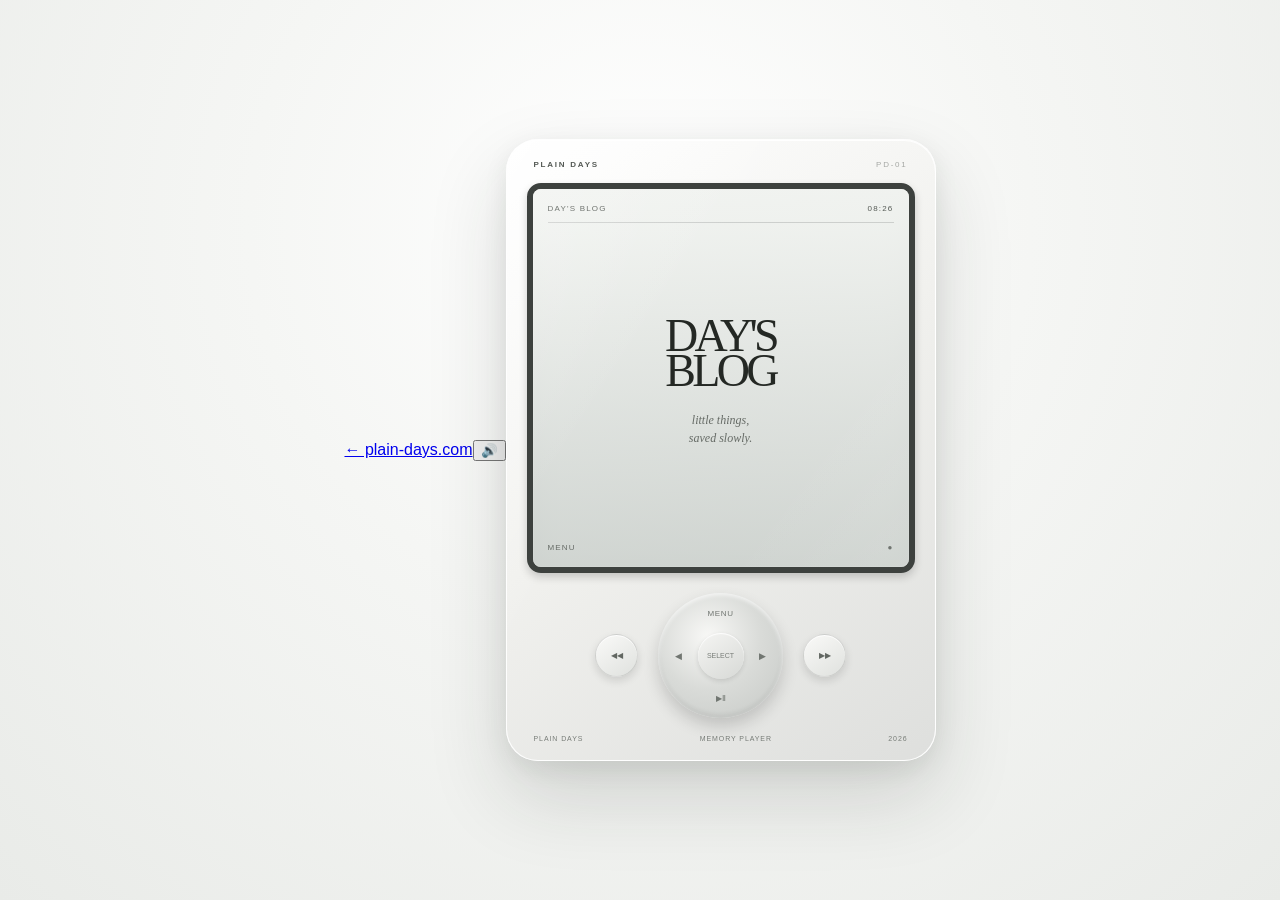
==== commit 301f9026: "Add site back link, mute control, and blog home title" ====
--- a/blog/index.html
+++ b/blog/index.html
@@ -3,385 +3,111 @@
 <head>
   <meta charset="UTF-8">
   <meta name="viewport" content="width=device-width, initial-scale=1.0">
-
   <title>Plain Days — Blog Archive</title>
-
   <link rel="stylesheet" href="https://daon2e98-art.github.io/plain-days/blog/blog.css">
 </head>
-
 <body>
 
   <main class="pd-player-page">
 
+    <a class="site-back-link" href="https://plain-days.com/" target="_top" aria-label="Back to Plain Days home">← plain-days.com</a>
+
+    <button class="mute-button" id="muteButton" type="button" aria-label="Mute sounds" aria-pressed="false">🔊</button>
+
     <div class="mp3-device" id="mp3Device">
-
-      <!-- =========================================
-           TOP
-      ========================================== -->
 
       <header class="mp3-top">
         <span class="mp3-brand">PLAIN DAYS</span>
         <span class="mp3-model">PD-01</span>
       </header>
 
-
-      <!-- =========================================
-           SCREEN
-      ========================================== -->
-
       <section class="mp3-screen">
 
-        <!-- HOME -->
         <div class="screen-view is-active" id="homeScreen">
-
           <div class="status-bar">
-            <span>PLAIN DAYS</span>
+            <span>DAY'S BLOG</span>
             <span>08:26</span>
           </div>
 
           <div class="home-content">
-
-            <div class="home-logo">
-              PLAIN<br>DAYS
-            </div>
-
-            <p class="home-subtitle">
-              little things,<br>
-              saved slowly.
-            </p>
-
+            <div class="home-logo">DAY'S<br>BLOG</div>
+            <p class="home-subtitle">little things,<br>saved slowly.</p>
           </div>
 
           <div class="screen-footer">
             <span>MENU</span>
             <span>●</span>
           </div>
-
         </div>
 
-
-        <!-- MAIN MENU -->
         <div class="screen-view" id="menuScreen">
-
-          <div class="status-bar">
-            <span>MENU</span>
-            <span>PLAIN DAYS</span>
+          <div class="status-bar"><span>MENU</span><span>PLAIN DAYS</span></div>
+          <div class="menu-list">
+            <button class="menu-item" data-action="archive" type="button"><span>01</span><div><b>2026 ARCHIVE</b><small>weekly memories</small></div><span>›</span></button>
+            <button class="menu-item" data-action="about" type="button"><span>02</span><div><b>ABOUT</b><small>plain days</small></div><span>›</span></button>
           </div>
-
-          <div class="menu-list">
-
-            <button
-              class="menu-item"
-              data-action="archive"
-            >
-              <span>01</span>
-
-              <div>
-                <b>2026 ARCHIVE</b>
-                <small>weekly memories</small>
-              </div>
-
-              <span>›</span>
-            </button>
-
-
-            <button
-              class="menu-item"
-              data-action="about"
-            >
-              <span>02</span>
-
-              <div>
-                <b>ABOUT</b>
-                <small>plain days</small>
-              </div>
-
-              <span>›</span>
-            </button>
-
-          </div>
-
-          <div class="screen-hint">
-            SELECT · CENTER BUTTON
-          </div>
-
+          <div class="screen-hint">SELECT · CENTER BUTTON</div>
         </div>
 
-
-        <!-- YEAR -->
         <div class="screen-view" id="yearScreen">
-
-          <div class="status-bar">
-            <span>ARCHIVE</span>
-            <span>2026</span>
+          <div class="status-bar"><span>ARCHIVE</span><span>2026</span></div>
+          <div class="menu-list">
+            <button class="menu-item" data-action="august" type="button"><span>01</span><div><b>AUGUST</b><small>4 weekly notes</small></div><span>›</span></button>
           </div>
-
-          <div class="menu-list">
-
-            <button
-              class="menu-item"
-              data-action="august"
-            >
-              <span>01</span>
-
-              <div>
-                <b>AUGUST</b>
-                <small>4 weekly notes</small>
-              </div>
-
-              <span>›</span>
-            </button>
-
-          </div>
-
-          <div class="screen-hint">
-            AUGUST 2026
-          </div>
-
+          <div class="screen-hint">AUGUST 2026</div>
         </div>
 
-
-        <!-- MONTH -->
         <div class="screen-view" id="monthScreen">
-
-          <div class="status-bar">
-            <span>AUGUST</span>
-            <span>2026</span>
+          <div class="status-bar"><span>AUGUST</span><span>2026</span></div>
+          <div class="menu-list">
+            <button class="menu-item" data-week="01" type="button"><span>01</span><div><b>WEEK 01</b><small>AUG 03 — LITTLE THINGS</small></div><span>›</span></button>
+            <button class="menu-item" data-week="02" type="button"><span>02</span><div><b>WEEK 02</b><small>AUG 10 — LATELY</small></div><span>›</span></button>
+            <button class="menu-item" data-week="03" type="button"><span>03</span><div><b>WEEK 03</b><small>AUG 17 — SMALL JOYS</small></div><span>›</span></button>
+            <button class="menu-item" data-week="04" type="button"><span>04</span><div><b>WEEK 04</b><small>AUG 24 — A SLOW WEEKEND</small></div><span>›</span></button>
           </div>
-
-          <div class="menu-list">
-
-            <button
-              class="menu-item"
-              data-week="01"
-            >
-              <span>01</span>
-
-              <div>
-                <b>WEEK 01</b>
-                <small>AUG 03 — LITTLE THINGS</small>
-              </div>
-
-              <span>›</span>
-            </button>
-
-
-            <button
-              class="menu-item"
-              data-week="02"
-            >
-              <span>02</span>
-
-              <div>
-                <b>WEEK 02</b>
-                <small>AUG 10 — LATELY</small>
-              </div>
-
-              <span>›</span>
-            </button>
-
-
-            <button
-              class="menu-item"
-              data-week="03"
-            >
-              <span>03</span>
-
-              <div>
-                <b>WEEK 03</b>
-                <small>AUG 17 — SMALL JOYS</small>
-              </div>
-
-              <span>›</span>
-            </button>
-
-
-            <button
-              class="menu-item"
-              data-week="04"
-            >
-              <span>04</span>
-
-              <div>
-                <b>WEEK 04</b>
-                <small>AUG 24 — A SLOW WEEKEND</small>
-              </div>
-
-              <span>›</span>
-            </button>
-
-          </div>
-
-          <div class="screen-hint">
-            SELECT A WEEK
-          </div>
-
+          <div class="screen-hint">SELECT A WEEK</div>
         </div>
 
-
-        <!-- ALBUM / WEEK -->
         <div class="screen-view" id="albumScreen">
-
-          <div class="status-bar">
-            <span id="albumTopLabel">AUGUST 2026</span>
-            <span id="albumTrack">01 / 04</span>
+          <div class="status-bar"><span id="albumTopLabel">AUGUST 2026</span><span id="albumTrack">01 / 04</span></div>
+          <div class="album-view">
+            <div class="album-cover"><img id="albumImage" src="https://daon2e98-art.github.io/plain-days/blog/images/tapes/2026-08-week01.png" alt="Week 01"></div>
+            <div class="album-info">
+              <strong id="albumTitle">little things</strong>
+              <span id="albumDate">AUG 03 — WEEK 01</span>
+              <small id="albumDescription">a week of refresh, laughter, museum days, food, and inspiration.</small>
+            </div>
           </div>
-
-          <div class="album-view">
-
-            <div class="album-cover">
-              <img
-                id="albumImage"
-                src="images/tapes/2026-08-week01.png"
-                alt="Week 01"
-              >
-            </div>
-
-
-            <div class="album-info">
-
-              <strong id="albumTitle">
-                little things
-              </strong>
-
-              <span id="albumDate">
-                AUG 03 — WEEK 01
-              </span>
-
-              <small id="albumDescription">
-                a week of refresh, laughter,
-                museum days, food, and inspiration.
-              </small>
-
-            </div>
-
-          </div>
-
-
-          <div class="play-status">
-
-            <span id="playState">
-              READY
-            </span>
-
-            <span>
-              ▶ PLAY
-            </span>
-
-          </div>
-
+          <div class="play-status"><span id="playState">READY</span><span>▶ PLAY</span></div>
         </div>
 
-
-        <!-- ABOUT -->
         <div class="screen-view" id="aboutScreen">
-
-          <div class="status-bar">
-            <span>ABOUT</span>
-            <span>PLAIN DAYS</span>
+          <div class="status-bar"><span>ABOUT</span><span>PLAIN DAYS</span></div>
+          <div class="about-content">
+            <div class="about-title">plain<br>days.</div>
+            <p>small moments,<br>saved slowly.</p>
+            <small>a little archive<br>of ordinary days.</small>
           </div>
-
-          <div class="about-content">
-
-            <div class="about-title">
-              plain<br>days.
-            </div>
-
-            <p>
-              small moments,<br>
-              saved slowly.
-            </p>
-
-            <small>
-              a little archive<br>
-              of ordinary days.
-            </small>
-
-          </div>
-
         </div>
 
       </section>
 
-
-      <!-- =========================================
-           PHYSICAL CONTROLS
-      ========================================== -->
-
       <div class="mp3-controls">
-
-        <button
-          class="mp3-button"
-          id="prevButton"
-          type="button"
-          aria-label="Previous"
-        >
-          ◀◀
+        <button class="mp3-button" id="prevButton" type="button" aria-label="Previous">◀◀</button>
+        <button class="mp3-wheel" id="wheel" type="button" aria-label="MP3 navigation wheel">
+          <span class="wheel-menu">MENU</span>
+          <span class="wheel-left">◀</span>
+          <span class="wheel-right">▶</span>
+          <span class="wheel-bottom">▶Ⅱ</span>
+          <span class="wheel-center">SELECT</span>
         </button>
-
-
-        <button
-          class="mp3-wheel"
-          id="wheel"
-          type="button"
-          aria-label="MP3 navigation wheel"
-        >
-
-          <span class="wheel-menu">
-            MENU
-          </span>
-
-          <span class="wheel-left">
-            ◀
-          </span>
-
-          <span class="wheel-right">
-            ▶
-          </span>
-
-          <span class="wheel-bottom">
-            ▶Ⅱ
-          </span>
-
-          <span class="wheel-center">
-            SELECT
-          </span>
-
-        </button>
-
-
-        <button
-          class="mp3-button"
-          id="nextButton"
-          type="button"
-          aria-label="Next"
-        >
-          ▶▶
-        </button>
-
+        <button class="mp3-button" id="nextButton" type="button" aria-label="Next">▶▶</button>
       </div>
 
-
-      <!-- =========================================
-           FOOTER
-      ========================================== -->
-
-      <footer class="mp3-bottom">
-
-        <span>PLAIN DAYS</span>
-
-        <span>MEMORY PLAYER</span>
-
-        <span>2026</span>
-
-      </footer>
-
+      <footer class="mp3-bottom"><span>PLAIN DAYS</span><span>MEMORY PLAYER</span><span>2026</span></footer>
     </div>
-
   </main>
 
-
- <script src="https://daon2e98-art.github.io/plain-days/blog/blog.js"></script>
-
+  <script src="https://daon2e98-art.github.io/plain-days/blog/blog.js"></script>
 </body>
-</html>
+</html>
